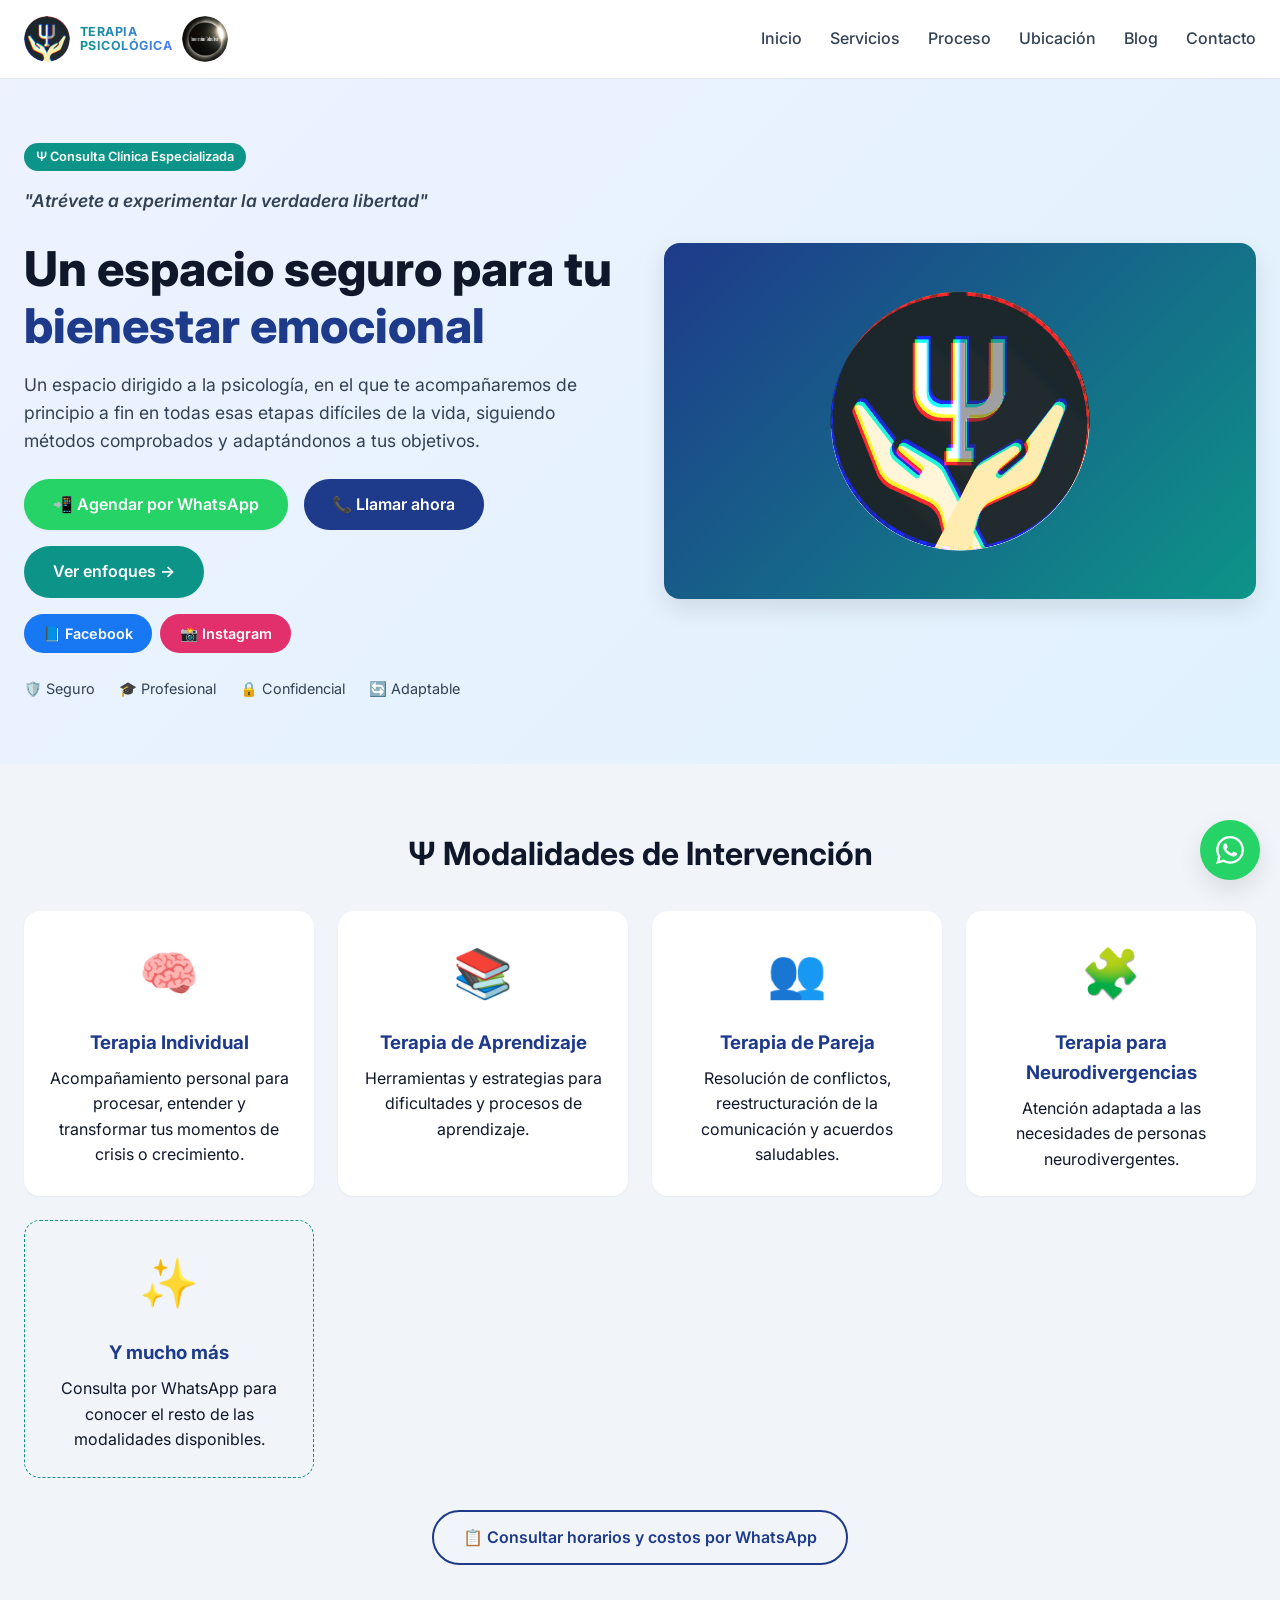
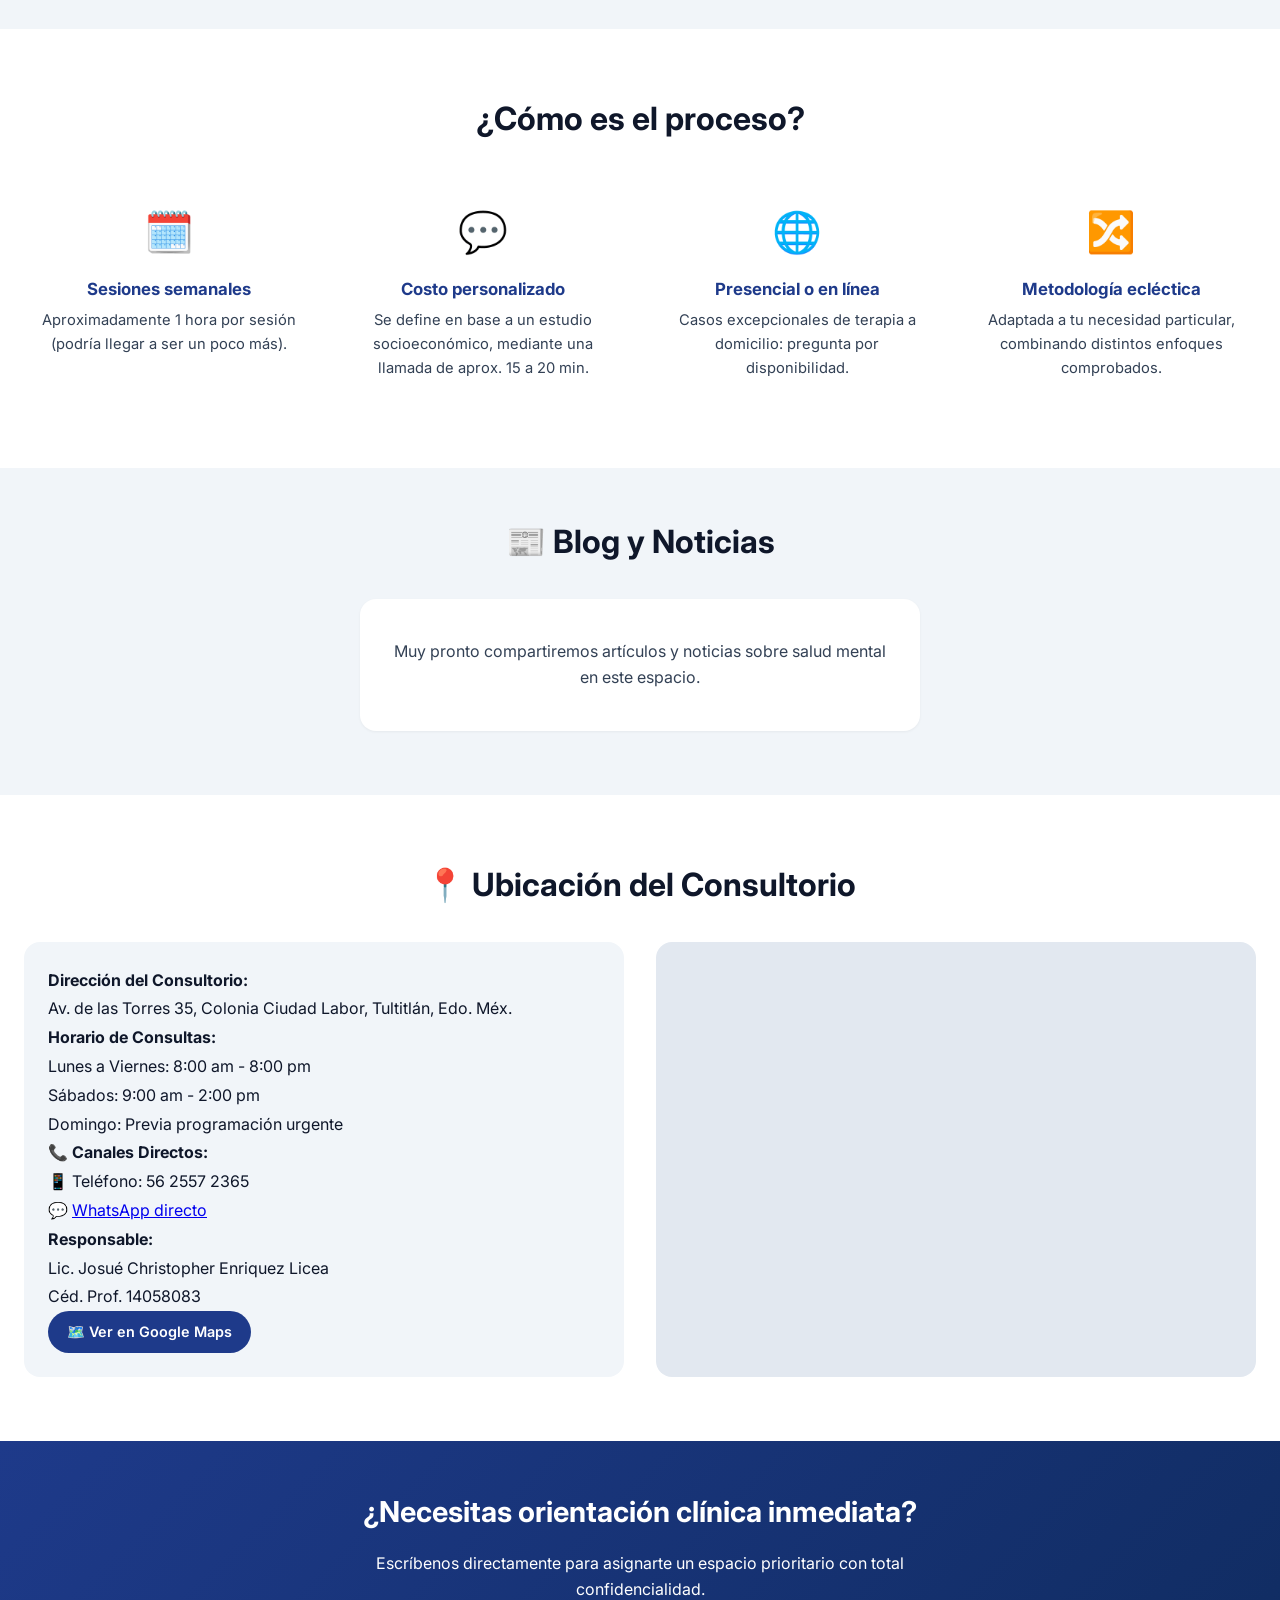
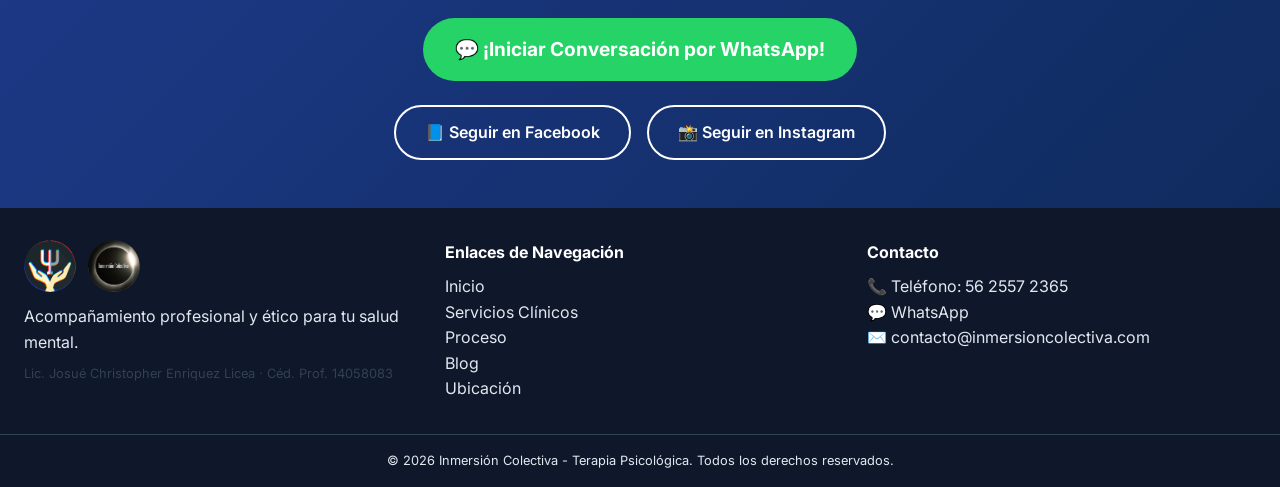
==== index.html @ 9867fafb "Actualiza contenido segun cambios del cliente: slogan, cualidades, modalidades, proceso, blog, ubica" ====
<!DOCTYPE html>
<html lang="es">
<head>
  <meta charset="UTF-8">
  <meta name="viewport" content="width=device-width, initial-scale=1.0, viewport-fit=cover">
  <title>Inmersión Colectiva | Terapia Psicológica</title>
  <link rel="icon" type="image/png" href="assets/img/logo-terapia-psicologica.png">
  <meta name="description" content="Atrévete a experimentar la verdadera libertad. Espacio dirigido a la psicología, con acompañamiento seguro, profesional, confidencial y adaptable a tus objetivos.">
  <meta name="keywords" content="terapia psicologica, psicologo clinico, salud mental, terapia de pareja, terapia individual, Tultitlán">
  <meta name="author" content="Inmersión Colectiva">
  
  <!-- Preconnect para fuentes y Google Maps -->
  <link rel="preconnect" href="https://fonts.googleapis.com">
  <link rel="preconnect" href="https://fonts.gstatic.com" crossorigin>
  <link href="https://fonts.googleapis.com/css2?family=Inter:opsz,wght@14..32,300;14..32,400;14..32,600;14..32,700;14..32,800&display=swap" rel="stylesheet">
  
  <!-- CSS principal -->
  <link rel="stylesheet" href="assets/css/style.css">
</head>
<body>

  <!-- Header fijo con logo y navegación mínima -->
  <header class="landing-header">
    <div class="container header-flex">
      <!-- Logotipo del cliente: icono de manos+Ψ, texto "TERAPIA PSICOLÓGICA" y sello circular "Inmersión Colectiva" -->
      <div class="logo-container">
        <img src="assets/img/logo-terapia-psicologica.png" alt="Inmersión Colectiva" class="logo-icon logo-icon-hands">
        <span class="logo-text-terapia">TERAPIA<br>PSICOLÓGICA</span>
        <img src="assets/img/logo-inmersion-colectiva.png" alt="Inmersión Colectiva" class="logo-icon logo-icon-eclipse">
      </div>
      <nav>
        <a href="#inicio" class="nav-link">Inicio</a>
        <a href="#servicios" class="nav-link">Servicios</a>
        <a href="#proceso" class="nav-link">Proceso</a>
        <a href="#ubicacion" class="nav-link">Ubicación</a>
        <a href="#blog" class="nav-link">Blog</a>
        <a href="#contacto" class="nav-link">Contacto</a>
      </nav>
    </div>
  </header>

  <main>
    <!-- Sección hero -->
    <section id="inicio" class="hero">
      <div class="container hero-grid">
        <div class="hero-text">
          <span class="hero-badge">Ψ Consulta Clínica Especializada</span>
          <p class="hero-slogan">"Atrévete a experimentar la verdadera libertad"</p>
          <h1>Un espacio seguro para tu <span class="highlight">bienestar emocional</span></h1>
          <p>Un espacio dirigido a la psicología, en el que te acompañaremos de principio a fin en todas esas etapas difíciles de la vida, siguiendo métodos comprobados y adaptándonos a tus objetivos.</p>

          <div class="hero-buttons">
            <!-- Botón de WhatsApp Incrustado -->
            <a href="https://wa.me/525625572365?text=Hola,%20quiero%20agendar%20una%20sesión%20psicológica%20inicial." class="btn btn-primary" target="_blank">
              📲 Agendar por WhatsApp
            </a>
            <!-- Botón de Llamada Incrustado -->
            <a href="tel:+525625572365" class="btn btn-secondary" style="background:#1e3a8a;">
              📞 Llamar ahora
            </a>
            <a href="#servicios" class="btn btn-secondary" style="background:#0d9488;">Ver enfoques →</a>
          </div>

          <!-- Redes Sociales Incrustadas en Hero -->
          <div class="social-hero-buttons" style="margin-bottom: 1.5rem; display: flex; gap: 0.5rem; flex-wrap: wrap;">
            <a href="https://www.facebook.com/profile.php?id=100068959985123" class="btn btn-social btn-fb" target="_blank">📘 Facebook</a>
            <a href="https://instagram.com" class="btn btn-social btn-ig" target="_blank">📸 Instagram</a>
          </div>

          <div class="trust-badges">
            <span>🛡️ Seguro</span>
            <span>🎓 Profesional</span>
            <span>🔒 Confidencial</span>
            <span>🔄 Adaptable</span>
          </div>
        </div>
        <div class="hero-image hero-image-placeholder">
          <!-- Sin fotos reales del consultorio todavía: panel de marca en lo que se agregan -->
          <img src="assets/img/logo-terapia-psicologica.png" alt="Inmersión Colectiva Consultorio Seguro" loading="eager">
        </div>
      </div>
    </section>

    <!-- Galería del espacio: desactivada hasta contar con fotos reales del consultorio
         (los archivos assets/img/consultorio-*.jpg referenciados en app.js todavía no existen).
         Para reactivarla, quita este comentario y sube las fotos con esos mismos nombres. -->
    <!--
    <section class="gallery">
      <div class="container">
        <h2 class="section-title">📸 Nuestro Espacio Terapéutico</h2>
        <div class="gallery-grid" id="galleryGrid">
          <!- Se llena dinámicamente con JS ->
        </div>
      </div>
    </section>
    -->

    <!-- Sección de Servicios destacados -->
    <section id="servicios" class="products-showcase">
      <div class="container">
        <h2 class="section-title">Ψ Modalidades de Intervención</h2>
        <div class="products-grid-landing">
          <div class="product-card-landing">
            <div class="product-icon">🧠</div>
            <h3>Terapia Individual</h3>
            <p>Acompañamiento personal para procesar, entender y transformar tus momentos de crisis o crecimiento.</p>
          </div>
          <div class="product-card-landing">
            <div class="product-icon">📚</div>
            <h3>Terapia de Aprendizaje</h3>
            <p>Herramientas y estrategias para dificultades y procesos de aprendizaje.</p>
          </div>
          <div class="product-card-landing">
            <div class="product-icon">👥</div>
            <h3>Terapia de Pareja</h3>
            <p>Resolución de conflictos, reestructuración de la comunicación y acuerdos saludables.</p>
          </div>
          <div class="product-card-landing">
            <div class="product-icon">🧩</div>
            <h3>Terapia para Neurodivergencias</h3>
            <p>Atención adaptada a las necesidades de personas neurodivergentes.</p>
          </div>
          <div class="product-card-landing product-card-mas">
            <div class="product-icon">✨</div>
            <h3>Y mucho más</h3>
            <p>Consulta por WhatsApp para conocer el resto de las modalidades disponibles.</p>
          </div>
        </div>
        <div class="text-center" style="margin-top: 2rem;">
          <!-- Botón Incrustado secundario para WhatsApp -->
          <a href="https://wa.me/525625572365?text=Hola,%20necesito%20información%20sobre%20costos%20y%20horarios%20disponibles." class="btn btn-outline" target="_blank">
            📋 Consultar horarios y costos por WhatsApp
          </a>
        </div>
      </div>
    </section>

    <!-- ¿Cómo es el proceso? -->
    <section id="proceso" class="process-section">
      <div class="container">
        <h2 class="section-title">¿Cómo es el proceso?</h2>
        <div class="process-grid">
          <div class="process-card">
            <div class="process-icon">🗓️</div>
            <h3>Sesiones semanales</h3>
            <p>Aproximadamente 1 hora por sesión (podría llegar a ser un poco más).</p>
          </div>
          <div class="process-card">
            <div class="process-icon">💬</div>
            <h3>Costo personalizado</h3>
            <p>Se define en base a un estudio socioeconómico, mediante una llamada de aprox. 15 a 20 min.</p>
          </div>
          <div class="process-card">
            <div class="process-icon">🌐</div>
            <h3>Presencial o en línea</h3>
            <p>Casos excepcionales de terapia a domicilio: pregunta por disponibilidad.</p>
          </div>
          <div class="process-card">
            <div class="process-icon">🔀</div>
            <h3>Metodología ecléctica</h3>
            <p>Adaptada a tu necesidad particular, combinando distintos enfoques comprobados.</p>
          </div>
        </div>
      </div>
    </section>

    <!-- Blog y Noticias -->
    <section id="blog" class="blog-section">
      <div class="container">
        <h2 class="section-title">📰 Blog y Noticias</h2>
        <div class="blog-placeholder">
          <p>Muy pronto compartiremos artículos y noticias sobre salud mental en este espacio.</p>
        </div>
      </div>
    </section>

    <!-- Ubicación + mapa -->
    <section id="ubicacion" class="location-section">
      <div class="container">
        <h2 class="section-title">📍 Ubicación del Consultorio</h2>
        
        <div class="location-grid">
          <div class="location-info">
            <div class="address-card">
              <p><strong>Dirección del Consultorio:</strong><br>
              Av. de las Torres 35, Colonia Ciudad Labor, Tultitlán, Edo. Méx.</p>
              <p><strong>Horario de Consultas:</strong><br>
              Lunes a Viernes: 8:00 am - 8:00 pm<br>
              Sábados: 9:00 am - 2:00 pm<br>
              Domingo: Previa programación urgente</p>
              <p><strong>📞 Canales Directos:</strong><br>
              📱 Teléfono: 56 2557 2365<br>
              💬 <a href="https://wa.me/525625572365" target="_blank">WhatsApp directo</a></p>
              <p><strong>Responsable:</strong><br>
              Lic. Josué Christopher Enriquez Licea<br>
              Céd. Prof. 14058083</p>
              <a href="https://maps.app.goo.gl/Nt8LB7651RZW3hwRA" class="btn btn-small" target="_blank">🗺️ Ver en Google Maps</a>
            </div>
          </div>

          <div class="location-map">
              <!-- Embed genérico por dirección (sin pb= exacto todavía); reemplazar por el embed oficial del consultorio cuando el cliente lo comparta -->
              <iframe
                  src="https://www.google.com/maps?q=Av.+de+las+Torres+35%2C+Colonia+Ciudad+Labor%2C+Tultitl%C3%A1n%2C+Edo.+M%C3%A9x.&output=embed"
                  width="100%"
                  height="400"
                  style="border:0; border-radius: 1rem;"
                  allowfullscreen=""
                  loading="lazy"
                  referrerpolicy="no-referrer-when-downgrade">
              </iframe>
          </div>
        </div>
      </div>
    </section>

    <!-- Redes Sociales y WhatsApp Final -->
    <section id="contacto" class="contact-cta">
      <div class="container cta-card">
        <h2>¿Necesitas orientación clínica inmediata?</h2>
        <p>Escríbenos directamente para asignarte un espacio prioritario con total confidencialidad.</p>
        
        <!-- Botón WA Largo Incrustado -->
        <a href="https://wa.me/525625572365?text=Hola,%20necesito%20coordinar%20una%20atención%20psicológica%20urgente." class="btn btn-wa-large" target="_blank">
          💬 ¡Iniciar Conversación por WhatsApp!
        </a>

        <!-- Botones Redes Sociales Secundarias -->
        <div class="social-footer-buttons" style="margin-top: 1.5rem; display: flex; justify-content: center; gap: 1rem;">
          <a href="https://www.facebook.com/profile.php?id=100068959985123" class="btn btn-outline" style="color: white; border-color: white;" target="_blank">📘 Seguir en Facebook</a>
          <a href="https://instagram.com" class="btn btn-outline" style="color: white; border-color: white;" target="_blank">📸 Seguir en Instagram</a>
        </div>
      </div>
    </section>
  </main>

  <footer class="landing-footer">
    <div class="container footer-grid">
      <div>
        <div class="footer-logo-lockup">
          <img src="assets/img/logo-terapia-psicologica.png" alt="Terapia Psicológica" class="logo-icon logo-icon-hands">
          <img src="assets/img/logo-inmersion-colectiva.png" alt="Inmersión Colectiva" class="logo-icon logo-icon-eclipse">
        </div>
        <p>Acompañamiento profesional y ético para tu salud mental.</p>
        <p class="footer-credential">Lic. Josué Christopher Enriquez Licea &middot; Céd. Prof. 14058083</p>
      </div>
      <div>
        <h4>Enlaces de Navegación</h4>
        <ul>
          <li><a href="#inicio">Inicio</a></li>
          <li><a href="#servicios">Servicios Clínicos</a></li>
          <li><a href="#proceso">Proceso</a></li>
          <li><a href="#blog">Blog</a></li>
          <li><a href="#ubicacion">Ubicación</a></li>
        </ul>
      </div>
      <div>
        <h4>Contacto</h4>
        <p>📞 Teléfono: 56 2557 2365<br>💬 <a href="https://wa.me/525625572365" target="_blank">WhatsApp</a><br>✉️ contacto@inmersioncolectiva.com</p>
      </div>
    </div>
    <div class="footer-bottom">
      <p>© 2026 Inmersión Colectiva - Terapia Psicológica. Todos los derechos reservados.</p>
    </div>
  </footer>

  <!-- Botón Flotante de WhatsApp -->
  <a href="https://wa.me/525625572365?text=Hola,%20vi%20la%20página%20de%20Inmersión%20Colectiva%20y%20me%20gustaría%20solicitar%20información." class="whatsapp-float" target="_blank" aria-label="WhatsApp">
    <svg viewBox="0 0 24 24" width="28" height="28" fill="white"><path d="M17.472 14.382c-.297-.149-1.758-.867-2.03-.967-.273-.099-.471-.148-.67.15-.197.297-.767.966-.94 1.164-.173.199-.347.223-.644.075-.297-.15-1.255-.463-2.39-1.475-.883-.788-1.48-1.761-1.653-2.059-.173-.297-.018-.458.13-.606.134-.133.298-.347.446-.52.149-.174.198-.298.298-.497.099-.198.05-.371-.025-.52-.075-.149-.669-1.612-.916-2.207-.242-.579-.487-.5-.669-.51-.173-.008-.371-.01-.57-.01-.198 0-.52.074-.792.372-.272.297-1.04 1.016-1.04 2.479 0 1.462 1.065 2.875 1.213 3.074.149.198 2.096 3.2 5.077 4.487.709.306 1.262.489 1.694.625.712.227 1.36.195 1.871.118.571-.085 1.758-.719 2.006-1.413.248-.694.248-1.289.173-1.413-.074-.124-.272-.198-.57-.347m-5.421 7.403h-.004a9.87 9.87 0 01-5.031-1.378l-.361-.214-3.741.982.998-3.648-.235-.374a9.86 9.86 0 01-1.51-5.26c.001-5.45 4.436-9.884 9.888-9.884 2.64 0 5.122 1.03 6.988 2.898a9.825 9.825 0 012.893 6.994c-.003 5.45-4.437 9.884-9.885 9.884m8.413-18.297A11.815 11.815 0 0012.05 0C5.495 0 .16 5.335.157 11.892c0 2.096.547 4.142 1.588 5.945L.057 24l6.305-1.654a11.882 11.882 0 005.683 1.448h.005c6.554 0 11.89-5.335 11.893-11.893a11.821 11.821 0 00-3.48-8.413z"/></svg>
  </a>
  
  <!-- Lightbox para la galería -->
  <div id="lightbox" class="lightbox" onclick="closeLightbox()">
    <span class="close-lightbox" onclick="closeLightbox()">&times;</span>
    <span class="prev" onclick="event.stopPropagation(); changeImage(-1)">&#10094;</span>
    <span class="next" onclick="event.stopPropagation(); changeImage(1)">&#10095;</span>
    <img id="lightbox-img" src="" alt="Galería Espacio Clínico">
    <div class="counter" id="lightbox-counter"></div>
  </div>

  <script src="assets/js/app.js" defer></script>
</body>
</html>
---- assets/css/style.css ----
/* ============================================
   INMERSIÓN COLECTIVA - CONFIGURACIÓN ADAPTADA
   ============================================ */
:root {
  --primary: #1e3a8a;       /* Azul Clínico / Estabilidad */
  --primary-dark: #0f2b5e;  
  --secondary: #0d9488;     /* Turquesa / Sanación y Enfoque */
  --accent: #f59e0b;
  --gray-50: #f8fafc;
  --gray-100: #f1f5f9;
  --gray-200: #e2e8f0;
  --gray-700: #334155;
  --gray-900: #0f172a;
  --white: #ffffff;
  --shadow-sm: 0 1px 3px rgba(0,0,0,0.05);
  --shadow-md: 0 4px 12px rgba(0,0,0,0.08);
  --shadow-lg: 0 10px 25px rgba(0,0,0,0.1);
  --radius: 1rem;
}

* {
  margin: 0;
  padding: 0;
  box-sizing: border-box;
}

html {
  scroll-behavior: smooth;
}

body {
  font-family: 'Inter', sans-serif;
  background: var(--gray-50);
  color: var(--gray-900);
  line-height: 1.6;
}

.container {
  max-width: 1280px;
  margin: 0 auto;
  padding: 0 24px;
}

/* Header */
.landing-header {
  position: sticky;
  top: 0;
  background: rgba(255,255,255,0.95);
  backdrop-filter: blur(12px);
  z-index: 100;
  border-bottom: 1px solid var(--gray-200);
  padding: 1rem 0;
}

.header-flex {
  display: flex;
  justify-content: space-between;
  align-items: center;
  flex-wrap: wrap;
  gap: 1rem;
}

/* Logotipo del cliente: icono de manos+Ψ + texto + sello circular del eclipse */
.logo-container {
  display: flex;
  align-items: center;
  gap: 0.6rem;
}

.logo-icon {
  border-radius: 50%;
  object-fit: cover;
  flex-shrink: 0;
}

.logo-icon-hands,
.logo-icon-eclipse {
  width: 46px;
  height: 46px;
}

.logo-text-terapia {
  font-weight: 700;
  font-size: 0.78rem;
  line-height: 1.15;
  letter-spacing: 0.5px;
  background: linear-gradient(90deg, #0d9488, #4f7cff);
  -webkit-background-clip: text;
  background-clip: text;
  color: transparent;
  white-space: nowrap;
}

.nav-link {
  margin-left: 1.5rem;
  text-decoration: none;
  color: var(--gray-700);
  font-weight: 500;
  transition: color 0.2s;
}

.nav-link:hover {
  color: var(--secondary);
}

/* Hero */
.hero {
  padding: 4rem 0;
  background: linear-gradient(135deg, #eef2ff 0%, #e0f2fe 100%);
}

.hero-grid {
  display: grid;
  grid-template-columns: 1fr 1fr;
  gap: 3rem;
  align-items: center;
}

.hero-badge {
  display: inline-block;
  background: var(--secondary);
  color: white;
  padding: 0.25rem 0.75rem;
  border-radius: 99px;
  font-size: 0.8rem;
  font-weight: 600;
  margin-bottom: 1rem;
}

.hero-slogan {
  font-size: 1.15rem;
  font-style: italic;
  font-weight: 600;
  color: var(--secondary);
  margin-bottom: 0.75rem;
}

.hero-text h1 {
  font-size: 3rem;
  font-weight: 800;
  margin-bottom: 1rem;
  line-height: 1.2;
}

.highlight {
  color: var(--primary);
}

.hero-text p {
  font-size: 1.1rem;
  color: var(--gray-700);
  margin-bottom: 1.5rem;
}

.hero-buttons {
  display: flex;
  gap: 1rem;
  flex-wrap: wrap;
  margin-bottom: 1rem;
}

/* Estilos de botones estándar */
.btn {
  display: inline-block;
  padding: 0.8rem 1.8rem;
  border-radius: 99px;
  text-decoration: none;
  font-weight: 600;
  transition: all 0.2s;
  border: none;
}

.btn-primary {
  background: #25D366; /* Verde Oficial WhatsApp */
  color: white;
  box-shadow: var(--shadow-sm);
}

.btn-primary:hover {
  background: #128C7E;
  transform: translateY(-2px);
}

.btn-secondary {
  background: var(--primary);
  color: white;
}

.btn-secondary:hover {
  background: var(--primary-dark);
  transform: translateY(-2px);
}

.btn-outline {
  border: 2px solid var(--primary);
  color: var(--primary);
  background: transparent;
}

.btn-outline:hover {
  background: var(--primary);
  color: white;
}

.btn-small {
  padding: 0.5rem 1.2rem;
  font-size: 0.9rem;
  background: var(--primary);
  color: white;
  border-radius: 99px;
  text-decoration: none;
  display: inline-block;
}

/* Estilos para Botones Redes Sociales */
.btn-social {
  padding: 0.5rem 1.2rem;
  font-size: 0.9rem;
  color: white;
  border-radius: 99px;
}
.btn-fb { background: #1877F2; }
.btn-fb:hover { background: #145DBF; transform: translateY(-1px); }
.btn-ig { background: #E1306C; }
.btn-ig:hover { background: #B82354; transform: translateY(-1px); }

.trust-badges {
  display: flex;
  gap: 1.5rem;
  flex-wrap: wrap;
  font-size: 0.9rem;
  color: var(--gray-700);
}

.hero-image img {
  width: 100%;
  border-radius: var(--radius);
  box-shadow: var(--shadow-lg);
  height: auto;
}

/* Panel de marca temporal mientras no hay fotos reales del consultorio */
.hero-image-placeholder {
  display: flex;
  align-items: center;
  justify-content: center;
  background: linear-gradient(135deg, var(--primary), var(--secondary));
  border-radius: var(--radius);
  box-shadow: var(--shadow-lg);
  padding: 3rem;
}

.hero-image-placeholder img {
  width: 55%;
  max-width: 260px;
  border-radius: 50%;
  box-shadow: none;
}

/* Galería */
.gallery {
  padding: 4rem 0;
  background: var(--white);
}

.section-title {
  font-size: 2rem;
  font-weight: 700;
  margin-bottom: 2rem;
  text-align: center;
}

.gallery-grid {
  display: grid;
  grid-template-columns: repeat(auto-fit, minmax(200px, 1fr));
  gap: 1rem;
}

.gallery-grid img {
  width: 100%;
  height: 180px;
  object-fit: cover;
  border-radius: 0.75rem;
  transition: transform 0.2s;
  cursor: pointer;
}

.gallery-grid img:hover {
  transform: scale(1.02);
}

/* Servicios / Showcase */
.products-showcase {
  padding: 4rem 0;
  background: var(--gray-100);
}

.products-grid-landing {
  display: grid;
  grid-template-columns: repeat(auto-fit, minmax(280px, 1fr));
  gap: 1.5rem;
}

.product-card-landing {
  background: var(--white);
  padding: 1.5rem;
  border-radius: var(--radius);
  text-align: center;
  box-shadow: var(--shadow-sm);
  transition: transform 0.2s, box-shadow 0.2s;
}

.product-card-landing:hover {
  transform: translateY(-4px);
  box-shadow: var(--shadow-lg);
}

.product-icon {
  font-size: 3rem;
  margin-bottom: 1rem;
}

.product-card-landing h3 {
  margin-bottom: 0.5rem;
  color: var(--primary);
}

.product-card-mas {
  background: var(--gray-100);
  border: 1.5px dashed var(--secondary);
  box-shadow: none;
}

/* ¿Cómo es el proceso? */
.process-section {
  padding: 4rem 0;
  background: var(--white);
}

.process-grid {
  display: grid;
  grid-template-columns: repeat(auto-fit, minmax(220px, 1fr));
  gap: 1.5rem;
}

.process-card {
  text-align: center;
  padding: 1.5rem 1rem;
}

.process-icon {
  font-size: 2.5rem;
  margin-bottom: 0.75rem;
}

.process-card h3 {
  color: var(--primary);
  margin-bottom: 0.4rem;
  font-size: 1.05rem;
}

.process-card p {
  color: var(--gray-700);
  font-size: 0.92rem;
}

/* Blog y Noticias */
.blog-section {
  padding: 3rem 0 4rem;
  background: var(--gray-100);
}

.blog-placeholder {
  text-align: center;
  background: var(--white);
  border-radius: var(--radius);
  padding: 2.5rem 1.5rem;
  box-shadow: var(--shadow-sm);
  color: var(--gray-700);
  max-width: 560px;
  margin: 0 auto;
}

/* Ubicación */
.location-section {
  padding: 4rem 0;
  background: var(--white);
}

.location-grid {
  display: grid;
  grid-template-columns: 1fr 1fr;
  gap: 2rem;
  align-items: stretch;
}

.address-card {
  background: var(--gray-100);
  padding: 1.5rem;
  border-radius: var(--radius);
  line-height: 1.8;
  height: 100%;
  display: flex;
  flex-direction: column;
}

.address-card .btn-small {
  margin-top: auto;
  align-self: flex-start;
}

.location-map {
  background: var(--gray-200);
  border-radius: var(--radius);
  overflow: hidden;
  min-height: 400px;
  height: 100%;
}

.location-map iframe {
  display: block;
  width: 100%;
  height: 100%;
  min-height: 400px;
}

/* Contacto CTA */
.contact-cta {
  padding: 3rem 1rem;
  background: linear-gradient(135deg, var(--primary), var(--primary-dark));
  color: white;
  text-align: center;
}

.cta-card {
  max-width: 700px;
  margin: 0 auto;
}

.cta-card h2 {
  font-size: 1.8rem;
  margin-bottom: 1rem;
}

.btn-wa-large {
  display: inline-block;
  background: #25D366;
  color: white;
  padding: 1rem 2rem;
  border-radius: 99px;
  text-decoration: none;
  font-weight: bold;
  font-size: 1.2rem;
  margin-top: 1rem;
  transition: transform 0.2s;
}

.btn-wa-large:hover {
  transform: scale(1.02);
}

/* Footer */
.landing-footer {
  background: var(--gray-900);
  color: var(--gray-200);
  padding: 2rem 0 1rem;
}

.footer-logo-lockup {
  display: flex;
  align-items: center;
  gap: 0.75rem;
  margin-bottom: 0.75rem;
}

.footer-logo-lockup .logo-icon {
  width: 52px;
  height: 52px;
}

.footer-credential {
  font-size: 0.8rem;
  color: var(--gray-700);
  margin-top: 0.5rem;
}

.footer-grid {
  display: grid;
  grid-template-columns: repeat(auto-fit, minmax(200px, 1fr));
  gap: 2rem;
  margin-bottom: 2rem;
}

.footer-grid h4 {
  color: var(--white);
  margin-bottom: 0.5rem;
}

.footer-grid ul {
  list-style: none;
}

.footer-grid a {
  color: var(--gray-200);
  text-decoration: none;
}

.footer-grid a:hover {
  color: var(--secondary);
}

.footer-bottom {
  text-align: center;
  padding-top: 1rem;
  border-top: 1px solid var(--gray-700);
  font-size: 0.8rem;
}

/* WhatsApp Flotante */
.whatsapp-float {
  position: fixed;
  bottom: 20px;
  right: 20px;
  background: #25D366;
  width: 60px;
  height: 60px;
  border-radius: 50%;
  display: flex;
  align-items: center;
  justify-content: center;
  box-shadow: var(--shadow-lg);
  transition: transform 0.2s;
  z-index: 1000;
}

.whatsapp-float:hover {
  transform: scale(1.05);
}

.text-center {
  text-align: center;
}

.location-info, .location-map {
  min-width: 0;
}

/* Responsive */
@media (max-width: 768px) {
  .hero-grid, .location-grid {
    grid-template-columns: 1fr;
  }
  .hero-text h1 {
    font-size: 2rem;
  }
  .header-flex {
    flex-direction: column;
  }
  .nav-link {
    margin: 0 0.75rem;
  }
  .hero {
    padding: 2rem 0;
  }
  .section-title {
    font-size: 1.5rem;
  }
  .gallery-grid {
    grid-template-columns: repeat(auto-fit, minmax(150px, 1fr));
  }
  .location-map iframe {
    min-height: 300px;
  }
  .location-info {
    order: 2;
  }
  .location-map {
    order: 1;
    margin-bottom: 1rem;
  }  
}

/* ============================================
   LIGHTBOX 
   ============================================ */
.lightbox {
  display: none;
  position: fixed;
  top: 0;
  left: 0;
  width: 100%;
  height: 100%;
  background: rgba(0,0,0,0.9);
  z-index: 2000;
  justify-content: center;
  align-items: center;
  cursor: pointer;
}
.lightbox img {
  max-width: 90%;
  max-height: 90%;
  border-radius: 0.5rem;
  box-shadow: 0 0 30px rgba(0,0,0,0.5);
}
.lightbox .close-lightbox {
  position: absolute;
  top: 20px;
  right: 30px;
  color: white;
  font-size: 40px;
  font-weight: bold;
  cursor: pointer;
}
.lightbox .prev, .lightbox .next {
  position: absolute;
  top: 50%;
  transform: translateY(-50%);
  background: rgba(0,0,0,0.5);
  color: white;
  padding: 1rem;
  cursor: pointer;
  border-radius: 50%;
  user-select: none;
}
.lightbox .prev { left: 20px; }
.lightbox .next { right: 20px; }
.lightbox .counter {
  position: absolute;
  bottom: 20px;
  left: 0;
  right: 0;
  text-align: center;
  color: white;
  background: rgba(0,0,0,0.6);
  width: fit-content;
  margin: 0 auto;
  padding: 5px 12px;
  border-radius: 20px;
  font-size: 14px;
}
@media (max-width: 700px) {
  .lightbox .prev, .lightbox .next { padding: 0.5rem; font-size: 20px; }
  .lightbox .close-lightbox { top: 10px; right: 15px; font-size: 30px; }
}
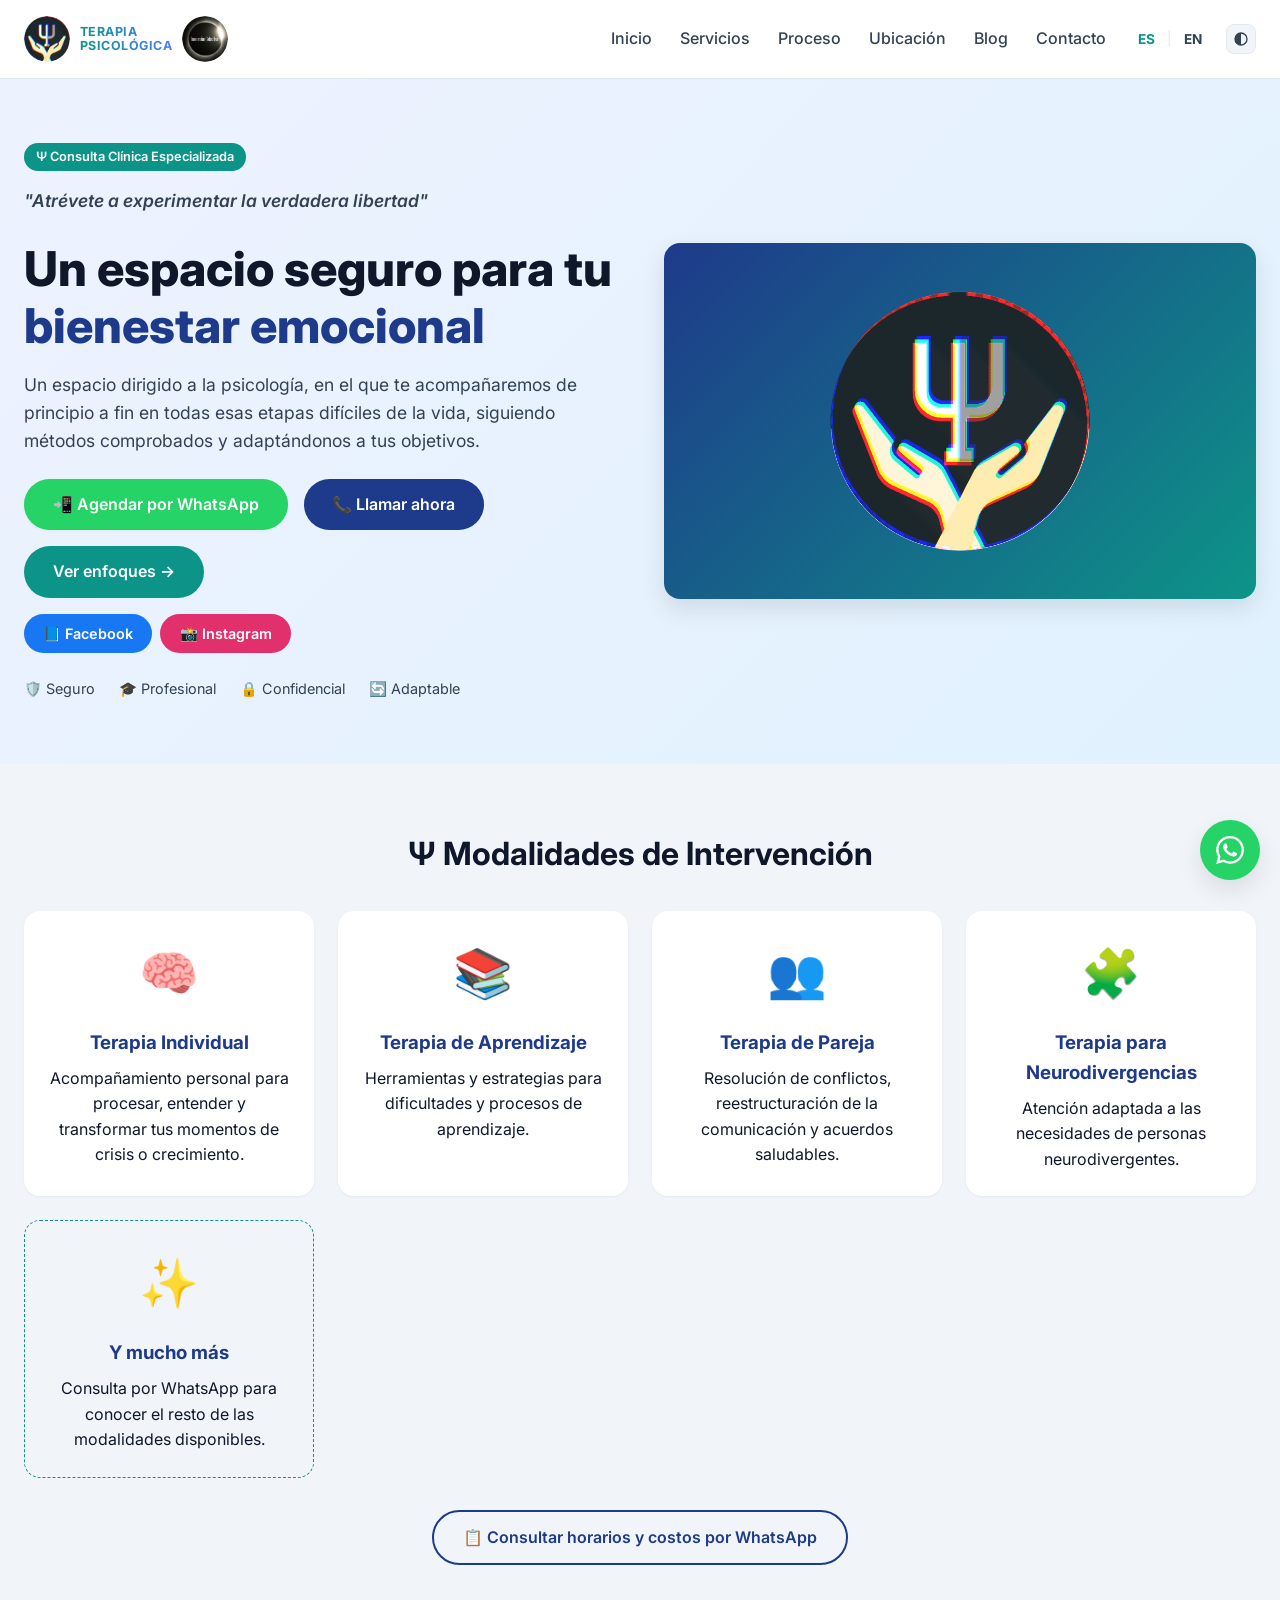
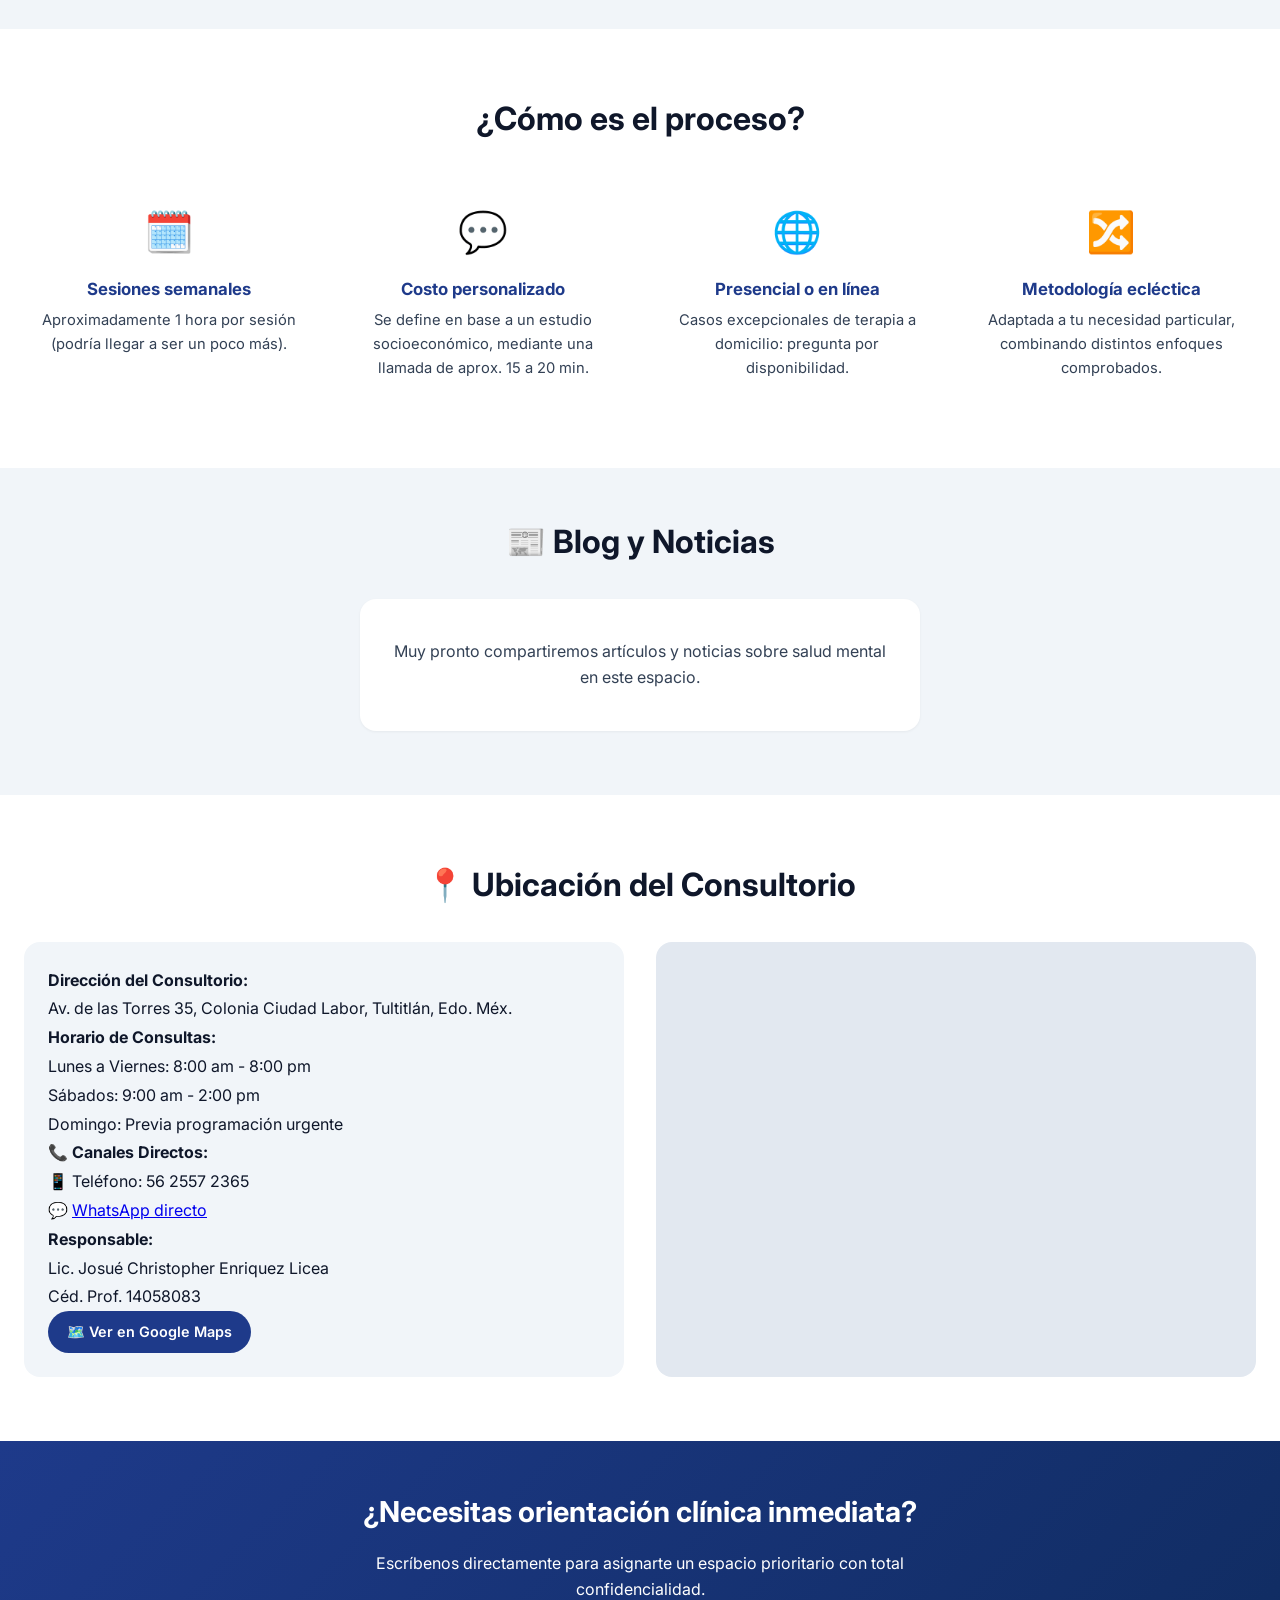
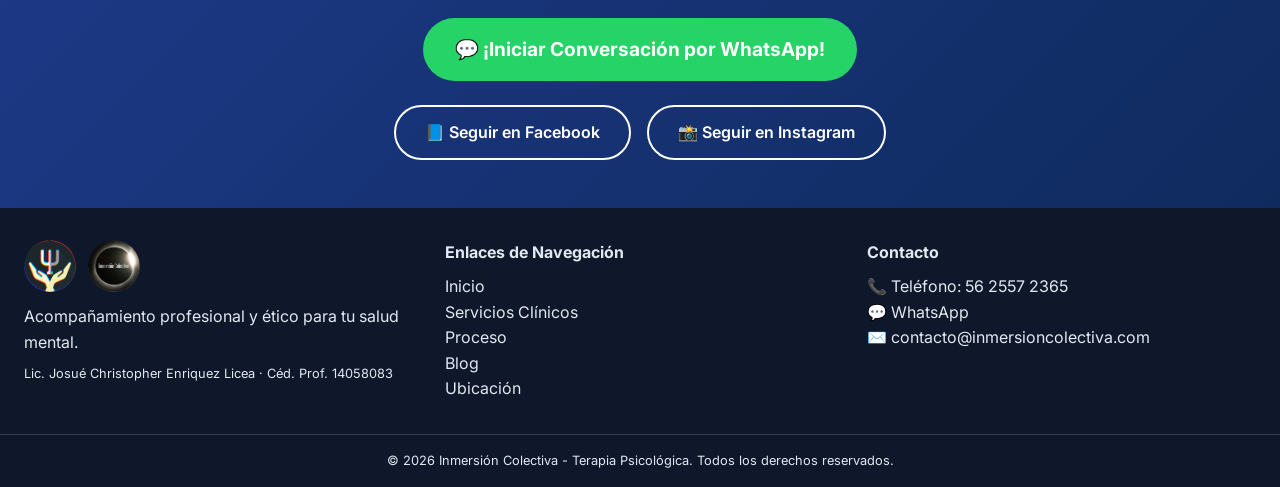
==== commit c8a0342a: "Selector de tema claro/oscuro/automatico e idioma ES/EN" ====
--- a/index.html
+++ b/index.html
@@ -3,17 +3,40 @@
 <head>
   <meta charset="UTF-8">
   <meta name="viewport" content="width=device-width, initial-scale=1.0, viewport-fit=cover">
-  <title>Inmersión Colectiva | Terapia Psicológica</title>
-  <link rel="icon" type="image/png" href="assets/img/logo-terapia-psicologica.png">
-  <meta name="description" content="Atrévete a experimentar la verdadera libertad. Espacio dirigido a la psicología, con acompañamiento seguro, profesional, confidencial y adaptable a tus objetivos.">
+
+  <!-- Aplica el tema guardado (o el del sistema, en modo automático) antes de
+       pintar la página, para evitar un parpadeo claro↔oscuro al cargar. -->
+  <script>
+  (function () {
+      try {
+          var KEY = "ic_theme";
+          var ORDER = ["light", "dark", "auto"];
+          var stored = localStorage.getItem(KEY);
+          var pref = ORDER.indexOf(stored) !== -1 ? stored : "auto";
+          var effective = pref === "auto"
+              ? (window.matchMedia && window.matchMedia("(prefers-color-scheme: light)").matches ? "light" : "dark")
+              : pref;
+          document.documentElement.setAttribute("data-theme", effective);
+          document.documentElement.setAttribute("data-theme-pref", pref);
+      } catch (e) { /* almacenamiento no disponible: se queda con el claro por defecto */ }
+  })();
+  </script>
+
+  <title data-section="meta" data-value="title">Inmersión Colectiva | Terapia Psicológica</title>
+  <link rel="icon" href="/favicon.ico" sizes="any">
+  <link rel="icon" type="image/png" sizes="16x16" href="assets/img/favicon-16x16.png">
+  <link rel="icon" type="image/png" sizes="32x32" href="assets/img/favicon-32x32.png">
+  <link rel="icon" type="image/png" sizes="48x48" href="assets/img/favicon-48x48.png">
+  <link rel="apple-touch-icon" sizes="180x180" href="assets/img/apple-touch-icon.png">
+  <meta name="description" data-section="meta" data-value="description" content="Atrévete a experimentar la verdadera libertad. Espacio dirigido a la psicología, con acompañamiento seguro, profesional, confidencial y adaptable a tus objetivos.">
   <meta name="keywords" content="terapia psicologica, psicologo clinico, salud mental, terapia de pareja, terapia individual, Tultitlán">
   <meta name="author" content="Inmersión Colectiva">
-  
+
   <!-- Preconnect para fuentes y Google Maps -->
   <link rel="preconnect" href="https://fonts.googleapis.com">
   <link rel="preconnect" href="https://fonts.gstatic.com" crossorigin>
   <link href="https://fonts.googleapis.com/css2?family=Inter:opsz,wght@14..32,300;14..32,400;14..32,600;14..32,700;14..32,800&display=swap" rel="stylesheet">
-  
+
   <!-- CSS principal -->
   <link rel="stylesheet" href="assets/css/style.css">
 </head>
@@ -25,16 +48,28 @@
       <!-- Logotipo del cliente: icono de manos+Ψ, texto "TERAPIA PSICOLÓGICA" y sello circular "Inmersión Colectiva" -->
       <div class="logo-container">
         <img src="assets/img/logo-terapia-psicologica.png" alt="Inmersión Colectiva" class="logo-icon logo-icon-hands">
-        <span class="logo-text-terapia">TERAPIA<br>PSICOLÓGICA</span>
+        <span class="logo-text-terapia" data-section="header" data-value="logoText">TERAPIA<br>PSICOLÓGICA</span>
         <img src="assets/img/logo-inmersion-colectiva.png" alt="Inmersión Colectiva" class="logo-icon logo-icon-eclipse">
       </div>
       <nav>
-        <a href="#inicio" class="nav-link">Inicio</a>
-        <a href="#servicios" class="nav-link">Servicios</a>
-        <a href="#proceso" class="nav-link">Proceso</a>
-        <a href="#ubicacion" class="nav-link">Ubicación</a>
-        <a href="#blog" class="nav-link">Blog</a>
-        <a href="#contacto" class="nav-link">Contacto</a>
+        <a href="#inicio" class="nav-link" data-section="nav" data-value="inicio">Inicio</a>
+        <a href="#servicios" class="nav-link" data-section="nav" data-value="servicios">Servicios</a>
+        <a href="#proceso" class="nav-link" data-section="nav" data-value="proceso">Proceso</a>
+        <a href="#ubicacion" class="nav-link" data-section="nav" data-value="ubicacion">Ubicación</a>
+        <a href="#blog" class="nav-link" data-section="nav" data-value="blog">Blog</a>
+        <a href="#contacto" class="nav-link" data-section="nav" data-value="contacto">Contacto</a>
+        <span class="lang-selector" role="group" aria-label="Cambiar idioma">
+          <button type="button" class="lang-btn is-active" data-lang="es" aria-pressed="true">ES</button>
+          <span class="lang-divider" aria-hidden="true">|</span>
+          <button type="button" class="lang-btn" data-lang="en" aria-pressed="false">EN</button>
+        </span>
+        <span class="theme-selector">
+          <button type="button" class="theme-toggle" data-theme-state="auto" aria-label="Cambiar tema">
+            <svg class="icon-light" viewBox="0 0 24 24" fill="none" stroke="currentColor" stroke-width="2" stroke-linecap="round" stroke-linejoin="round" aria-hidden="true"><circle cx="12" cy="12" r="4"></circle><line x1="12" y1="2" x2="12" y2="4"></line><line x1="12" y1="20" x2="12" y2="22"></line><line x1="4.22" y1="4.22" x2="5.64" y2="5.64"></line><line x1="18.36" y1="18.36" x2="19.78" y2="19.78"></line><line x1="2" y1="12" x2="4" y2="12"></line><line x1="20" y1="12" x2="22" y2="12"></line><line x1="4.22" y1="19.78" x2="5.64" y2="18.36"></line><line x1="18.36" y1="5.64" x2="19.78" y2="4.22"></line></svg>
+            <svg class="icon-dark" viewBox="0 0 24 24" fill="currentColor" aria-hidden="true"><path d="M21 12.79A9 9 0 1 1 11.21 3 7 7 0 0 0 21 12.79z"></path></svg>
+            <svg class="icon-auto" viewBox="0 0 24 24" fill="none" stroke="currentColor" stroke-width="2" stroke-linecap="round" stroke-linejoin="round" aria-hidden="true"><circle cx="12" cy="12" r="9"></circle><path d="M12 3a9 9 0 0 0 0 18z" fill="currentColor" stroke="none"></path></svg>
+          </button>
+        </span>
       </nav>
     </div>
   </header>
@@ -44,21 +79,21 @@
     <section id="inicio" class="hero">
       <div class="container hero-grid">
         <div class="hero-text">
-          <span class="hero-badge">Ψ Consulta Clínica Especializada</span>
-          <p class="hero-slogan">"Atrévete a experimentar la verdadera libertad"</p>
-          <h1>Un espacio seguro para tu <span class="highlight">bienestar emocional</span></h1>
-          <p>Un espacio dirigido a la psicología, en el que te acompañaremos de principio a fin en todas esas etapas difíciles de la vida, siguiendo métodos comprobados y adaptándonos a tus objetivos.</p>
+          <span class="hero-badge" data-section="hero" data-value="badge">Ψ Consulta Clínica Especializada</span>
+          <p class="hero-slogan" data-section="hero" data-value="slogan">"Atrévete a experimentar la verdadera libertad"</p>
+          <h1 data-section="hero" data-value="title">Un espacio seguro para tu <span class="highlight">bienestar emocional</span></h1>
+          <p data-section="hero" data-value="desc">Un espacio dirigido a la psicología, en el que te acompañaremos de principio a fin en todas esas etapas difíciles de la vida, siguiendo métodos comprobados y adaptándonos a tus objetivos.</p>
 
           <div class="hero-buttons">
             <!-- Botón de WhatsApp Incrustado -->
             <a href="https://wa.me/525625572365?text=Hola,%20quiero%20agendar%20una%20sesión%20psicológica%20inicial." class="btn btn-primary" target="_blank">
-              📲 Agendar por WhatsApp
+              <span data-section="hero" data-value="btnAgendar">📲 Agendar por WhatsApp</span>
             </a>
             <!-- Botón de Llamada Incrustado -->
             <a href="tel:+525625572365" class="btn btn-secondary" style="background:#1e3a8a;">
-              📞 Llamar ahora
+              <span data-section="hero" data-value="btnLlamar">📞 Llamar ahora</span>
             </a>
-            <a href="#servicios" class="btn btn-secondary" style="background:#0d9488;">Ver enfoques →</a>
+            <a href="#servicios" class="btn btn-secondary" style="background:#0d9488;" data-section="hero" data-value="btnEnfoques">Ver enfoques →</a>
           </div>
 
           <!-- Redes Sociales Incrustadas en Hero -->
@@ -68,10 +103,10 @@
           </div>
 
           <div class="trust-badges">
-            <span>🛡️ Seguro</span>
-            <span>🎓 Profesional</span>
-            <span>🔒 Confidencial</span>
-            <span>🔄 Adaptable</span>
+            <span data-section="hero" data-value="trust1">🛡️ Seguro</span>
+            <span data-section="hero" data-value="trust2">🎓 Profesional</span>
+            <span data-section="hero" data-value="trust3">🔒 Confidencial</span>
+            <span data-section="hero" data-value="trust4">🔄 Adaptable</span>
           </div>
         </div>
         <div class="hero-image hero-image-placeholder">
@@ -98,38 +133,38 @@
     <!-- Sección de Servicios destacados -->
     <section id="servicios" class="products-showcase">
       <div class="container">
-        <h2 class="section-title">Ψ Modalidades de Intervención</h2>
+        <h2 class="section-title" data-section="services" data-value="title">Ψ Modalidades de Intervención</h2>
         <div class="products-grid-landing">
           <div class="product-card-landing">
             <div class="product-icon">🧠</div>
-            <h3>Terapia Individual</h3>
-            <p>Acompañamiento personal para procesar, entender y transformar tus momentos de crisis o crecimiento.</p>
+            <h3 data-section="services" data-value="s1Title">Terapia Individual</h3>
+            <p data-section="services" data-value="s1Desc">Acompañamiento personal para procesar, entender y transformar tus momentos de crisis o crecimiento.</p>
           </div>
           <div class="product-card-landing">
             <div class="product-icon">📚</div>
-            <h3>Terapia de Aprendizaje</h3>
-            <p>Herramientas y estrategias para dificultades y procesos de aprendizaje.</p>
+            <h3 data-section="services" data-value="s2Title">Terapia de Aprendizaje</h3>
+            <p data-section="services" data-value="s2Desc">Herramientas y estrategias para dificultades y procesos de aprendizaje.</p>
           </div>
           <div class="product-card-landing">
             <div class="product-icon">👥</div>
-            <h3>Terapia de Pareja</h3>
-            <p>Resolución de conflictos, reestructuración de la comunicación y acuerdos saludables.</p>
+            <h3 data-section="services" data-value="s3Title">Terapia de Pareja</h3>
+            <p data-section="services" data-value="s3Desc">Resolución de conflictos, reestructuración de la comunicación y acuerdos saludables.</p>
           </div>
           <div class="product-card-landing">
             <div class="product-icon">🧩</div>
-            <h3>Terapia para Neurodivergencias</h3>
-            <p>Atención adaptada a las necesidades de personas neurodivergentes.</p>
+            <h3 data-section="services" data-value="s4Title">Terapia para Neurodivergencias</h3>
+            <p data-section="services" data-value="s4Desc">Atención adaptada a las necesidades de personas neurodivergentes.</p>
           </div>
           <div class="product-card-landing product-card-mas">
             <div class="product-icon">✨</div>
-            <h3>Y mucho más</h3>
-            <p>Consulta por WhatsApp para conocer el resto de las modalidades disponibles.</p>
+            <h3 data-section="services" data-value="s5Title">Y mucho más</h3>
+            <p data-section="services" data-value="s5Desc">Consulta por WhatsApp para conocer el resto de las modalidades disponibles.</p>
           </div>
         </div>
         <div class="text-center" style="margin-top: 2rem;">
           <!-- Botón Incrustado secundario para WhatsApp -->
           <a href="https://wa.me/525625572365?text=Hola,%20necesito%20información%20sobre%20costos%20y%20horarios%20disponibles." class="btn btn-outline" target="_blank">
-            📋 Consultar horarios y costos por WhatsApp
+            <span data-section="services" data-value="btnConsultar">📋 Consultar horarios y costos por WhatsApp</span>
           </a>
         </div>
       </div>
@@ -138,27 +173,27 @@
     <!-- ¿Cómo es el proceso? -->
     <section id="proceso" class="process-section">
       <div class="container">
-        <h2 class="section-title">¿Cómo es el proceso?</h2>
+        <h2 class="section-title" data-section="process" data-value="title">¿Cómo es el proceso?</h2>
         <div class="process-grid">
           <div class="process-card">
             <div class="process-icon">🗓️</div>
-            <h3>Sesiones semanales</h3>
-            <p>Aproximadamente 1 hora por sesión (podría llegar a ser un poco más).</p>
+            <h3 data-section="process" data-value="p1Title">Sesiones semanales</h3>
+            <p data-section="process" data-value="p1Desc">Aproximadamente 1 hora por sesión (podría llegar a ser un poco más).</p>
           </div>
           <div class="process-card">
             <div class="process-icon">💬</div>
-            <h3>Costo personalizado</h3>
-            <p>Se define en base a un estudio socioeconómico, mediante una llamada de aprox. 15 a 20 min.</p>
+            <h3 data-section="process" data-value="p2Title">Costo personalizado</h3>
+            <p data-section="process" data-value="p2Desc">Se define en base a un estudio socioeconómico, mediante una llamada de aprox. 15 a 20 min.</p>
           </div>
           <div class="process-card">
             <div class="process-icon">🌐</div>
-            <h3>Presencial o en línea</h3>
-            <p>Casos excepcionales de terapia a domicilio: pregunta por disponibilidad.</p>
+            <h3 data-section="process" data-value="p3Title">Presencial o en línea</h3>
+            <p data-section="process" data-value="p3Desc">Casos excepcionales de terapia a domicilio: pregunta por disponibilidad.</p>
           </div>
           <div class="process-card">
             <div class="process-icon">🔀</div>
-            <h3>Metodología ecléctica</h3>
-            <p>Adaptada a tu necesidad particular, combinando distintos enfoques comprobados.</p>
+            <h3 data-section="process" data-value="p4Title">Metodología ecléctica</h3>
+            <p data-section="process" data-value="p4Desc">Adaptada a tu necesidad particular, combinando distintos enfoques comprobados.</p>
           </div>
         </div>
       </div>
@@ -167,9 +202,9 @@
     <!-- Blog y Noticias -->
     <section id="blog" class="blog-section">
       <div class="container">
-        <h2 class="section-title">📰 Blog y Noticias</h2>
+        <h2 class="section-title" data-section="blog" data-value="title">📰 Blog y Noticias</h2>
         <div class="blog-placeholder">
-          <p>Muy pronto compartiremos artículos y noticias sobre salud mental en este espacio.</p>
+          <p data-section="blog" data-value="placeholder">Muy pronto compartiremos artículos y noticias sobre salud mental en este espacio.</p>
         </div>
       </div>
     </section>
@@ -177,24 +212,24 @@
     <!-- Ubicación + mapa -->
     <section id="ubicacion" class="location-section">
       <div class="container">
-        <h2 class="section-title">📍 Ubicación del Consultorio</h2>
-        
+        <h2 class="section-title" data-section="location" data-value="title">📍 Ubicación del Consultorio</h2>
+
         <div class="location-grid">
           <div class="location-info">
             <div class="address-card">
-              <p><strong>Dirección del Consultorio:</strong><br>
+              <p data-section="location" data-value="address"><strong>Dirección del Consultorio:</strong><br>
               Av. de las Torres 35, Colonia Ciudad Labor, Tultitlán, Edo. Méx.</p>
-              <p><strong>Horario de Consultas:</strong><br>
+              <p data-section="location" data-value="hours"><strong>Horario de Consultas:</strong><br>
               Lunes a Viernes: 8:00 am - 8:00 pm<br>
               Sábados: 9:00 am - 2:00 pm<br>
               Domingo: Previa programación urgente</p>
-              <p><strong>📞 Canales Directos:</strong><br>
-              📱 Teléfono: 56 2557 2365<br>
-              💬 <a href="https://wa.me/525625572365" target="_blank">WhatsApp directo</a></p>
-              <p><strong>Responsable:</strong><br>
+              <p><strong data-section="location" data-value="channelsLabel">📞 Canales Directos:</strong><br>
+              <span data-section="location" data-value="phoneLine">📱 Teléfono: 56 2557 2365</span><br>
+              💬 <a href="https://wa.me/525625572365" target="_blank" data-section="location" data-value="waDirecto">WhatsApp directo</a></p>
+              <p><strong data-section="location" data-value="responsableLabel">Responsable:</strong><br>
               Lic. Josué Christopher Enriquez Licea<br>
               Céd. Prof. 14058083</p>
-              <a href="https://maps.app.goo.gl/Nt8LB7651RZW3hwRA" class="btn btn-small" target="_blank">🗺️ Ver en Google Maps</a>
+              <a href="https://maps.app.goo.gl/Nt8LB7651RZW3hwRA" class="btn btn-small" target="_blank" data-section="location" data-value="verMapa">🗺️ Ver en Google Maps</a>
             </div>
           </div>
 
@@ -217,18 +252,18 @@
     <!-- Redes Sociales y WhatsApp Final -->
     <section id="contacto" class="contact-cta">
       <div class="container cta-card">
-        <h2>¿Necesitas orientación clínica inmediata?</h2>
-        <p>Escríbenos directamente para asignarte un espacio prioritario con total confidencialidad.</p>
-        
+        <h2 data-section="contact" data-value="title">¿Necesitas orientación clínica inmediata?</h2>
+        <p data-section="contact" data-value="desc">Escríbenos directamente para asignarte un espacio prioritario con total confidencialidad.</p>
+
         <!-- Botón WA Largo Incrustado -->
         <a href="https://wa.me/525625572365?text=Hola,%20necesito%20coordinar%20una%20atención%20psicológica%20urgente." class="btn btn-wa-large" target="_blank">
-          💬 ¡Iniciar Conversación por WhatsApp!
+          <span data-section="contact" data-value="btnIniciar">💬 ¡Iniciar Conversación por WhatsApp!</span>
         </a>
 
         <!-- Botones Redes Sociales Secundarias -->
         <div class="social-footer-buttons" style="margin-top: 1.5rem; display: flex; justify-content: center; gap: 1rem;">
-          <a href="https://www.facebook.com/profile.php?id=100068959985123" class="btn btn-outline" style="color: white; border-color: white;" target="_blank">📘 Seguir en Facebook</a>
-          <a href="https://instagram.com" class="btn btn-outline" style="color: white; border-color: white;" target="_blank">📸 Seguir en Instagram</a>
+          <a href="https://www.facebook.com/profile.php?id=100068959985123" class="btn btn-outline" style="color: white; border-color: white;" target="_blank" data-section="contact" data-value="btnFacebook">📘 Seguir en Facebook</a>
+          <a href="https://instagram.com" class="btn btn-outline" style="color: white; border-color: white;" target="_blank" data-section="contact" data-value="btnInstagram">📸 Seguir en Instagram</a>
         </div>
       </div>
     </section>
@@ -241,26 +276,26 @@
           <img src="assets/img/logo-terapia-psicologica.png" alt="Terapia Psicológica" class="logo-icon logo-icon-hands">
           <img src="assets/img/logo-inmersion-colectiva.png" alt="Inmersión Colectiva" class="logo-icon logo-icon-eclipse">
         </div>
-        <p>Acompañamiento profesional y ético para tu salud mental.</p>
+        <p data-section="footer" data-value="tagline">Acompañamiento profesional y ético para tu salud mental.</p>
         <p class="footer-credential">Lic. Josué Christopher Enriquez Licea &middot; Céd. Prof. 14058083</p>
       </div>
       <div>
-        <h4>Enlaces de Navegación</h4>
+        <h4 data-section="footer" data-value="navTitle">Enlaces de Navegación</h4>
         <ul>
-          <li><a href="#inicio">Inicio</a></li>
-          <li><a href="#servicios">Servicios Clínicos</a></li>
-          <li><a href="#proceso">Proceso</a></li>
-          <li><a href="#blog">Blog</a></li>
-          <li><a href="#ubicacion">Ubicación</a></li>
+          <li><a href="#inicio" data-section="nav" data-value="inicio">Inicio</a></li>
+          <li><a href="#servicios" data-section="footer" data-value="serviciosClinicos">Servicios Clínicos</a></li>
+          <li><a href="#proceso" data-section="nav" data-value="proceso">Proceso</a></li>
+          <li><a href="#blog" data-section="nav" data-value="blog">Blog</a></li>
+          <li><a href="#ubicacion" data-section="nav" data-value="ubicacion">Ubicación</a></li>
         </ul>
       </div>
       <div>
-        <h4>Contacto</h4>
-        <p>📞 Teléfono: 56 2557 2365<br>💬 <a href="https://wa.me/525625572365" target="_blank">WhatsApp</a><br>✉️ contacto@inmersioncolectiva.com</p>
+        <h4 data-section="footer" data-value="contactoTitle">Contacto</h4>
+        <p><span data-section="footer" data-value="telefono">📞 Teléfono: 56 2557 2365</span><br>💬 <a href="https://wa.me/525625572365" target="_blank">WhatsApp</a><br>✉️ contacto@inmersioncolectiva.com</p>
       </div>
     </div>
     <div class="footer-bottom">
-      <p>© 2026 Inmersión Colectiva - Terapia Psicológica. Todos los derechos reservados.</p>
+      <p data-section="footer" data-value="rights">© 2026 Inmersión Colectiva - Terapia Psicológica. Todos los derechos reservados.</p>
     </div>
   </footer>
 
@@ -268,7 +303,7 @@
   <a href="https://wa.me/525625572365?text=Hola,%20vi%20la%20página%20de%20Inmersión%20Colectiva%20y%20me%20gustaría%20solicitar%20información." class="whatsapp-float" target="_blank" aria-label="WhatsApp">
     <svg viewBox="0 0 24 24" width="28" height="28" fill="white"><path d="M17.472 14.382c-.297-.149-1.758-.867-2.03-.967-.273-.099-.471-.148-.67.15-.197.297-.767.966-.94 1.164-.173.199-.347.223-.644.075-.297-.15-1.255-.463-2.39-1.475-.883-.788-1.48-1.761-1.653-2.059-.173-.297-.018-.458.13-.606.134-.133.298-.347.446-.52.149-.174.198-.298.298-.497.099-.198.05-.371-.025-.52-.075-.149-.669-1.612-.916-2.207-.242-.579-.487-.5-.669-.51-.173-.008-.371-.01-.57-.01-.198 0-.52.074-.792.372-.272.297-1.04 1.016-1.04 2.479 0 1.462 1.065 2.875 1.213 3.074.149.198 2.096 3.2 5.077 4.487.709.306 1.262.489 1.694.625.712.227 1.36.195 1.871.118.571-.085 1.758-.719 2.006-1.413.248-.694.248-1.289.173-1.413-.074-.124-.272-.198-.57-.347m-5.421 7.403h-.004a9.87 9.87 0 01-5.031-1.378l-.361-.214-3.741.982.998-3.648-.235-.374a9.86 9.86 0 01-1.51-5.26c.001-5.45 4.436-9.884 9.888-9.884 2.64 0 5.122 1.03 6.988 2.898a9.825 9.825 0 012.893 6.994c-.003 5.45-4.437 9.884-9.885 9.884m8.413-18.297A11.815 11.815 0 0012.05 0C5.495 0 .16 5.335.157 11.892c0 2.096.547 4.142 1.588 5.945L.057 24l6.305-1.654a11.882 11.882 0 005.683 1.448h.005c6.554 0 11.89-5.335 11.893-11.893a11.821 11.821 0 00-3.48-8.413z"/></svg>
   </a>
-  
+
   <!-- Lightbox para la galería -->
   <div id="lightbox" class="lightbox" onclick="closeLightbox()">
     <span class="close-lightbox" onclick="closeLightbox()">&times;</span>
@@ -280,4 +315,4 @@
 
   <script src="assets/js/app.js" defer></script>
 </body>
-</html>+</html>
--- a/assets/css/style.css
+++ b/assets/css/style.css
@@ -3,7 +3,8 @@
    ============================================ */
 :root {
   --primary: #1e3a8a;       /* Azul Clínico / Estabilidad */
-  --primary-dark: #0f2b5e;  
+  --primary-text: #1e3a8a;
+  --primary-dark: #0f2b5e;
   --secondary: #0d9488;     /* Turquesa / Sanación y Enfoque */
   --accent: #f59e0b;
   --gray-50: #f8fafc;
@@ -12,10 +13,45 @@
   --gray-700: #334155;
   --gray-900: #0f172a;
   --white: #ffffff;
+
+  /* Variables semánticas: cambian según el tema */
+  --bg-page: var(--gray-50);
+  --bg-surface: var(--white);
+  --bg-surface-alt: var(--gray-100);
+  --border-color: var(--gray-200);
+  --text-primary: var(--gray-900);
+  --text-muted: var(--gray-700);
+  --header-bg: rgba(255, 255, 255, 0.95);
+  --location-map-bg: var(--gray-200);
+  --hero-gradient: linear-gradient(135deg, #eef2ff 0%, #e0f2fe 100%);
+
   --shadow-sm: 0 1px 3px rgba(0,0,0,0.05);
   --shadow-md: 0 4px 12px rgba(0,0,0,0.08);
   --shadow-lg: 0 10px 25px rgba(0,0,0,0.1);
   --radius: 1rem;
+
+  /* Fijas: el footer siempre se ve oscuro, sin importar el tema */
+  --footer-bg: #0f172a;
+  --footer-text: #e2e8f0;
+  --footer-text-muted: #94a3b8;
+  --footer-border: rgba(255, 255, 255, 0.15);
+}
+
+:root[data-theme="dark"] {
+  --bg-page: #0b1220;
+  --bg-surface: #161f30;
+  --bg-surface-alt: #1c2740;
+  --border-color: #2b3a55;
+  --text-primary: #e6ebf5;
+  --text-muted: #a3b0c7;
+  --header-bg: rgba(11, 18, 32, 0.92);
+  --location-map-bg: #1c2740;
+  --hero-gradient: linear-gradient(135deg, #172037 0%, #0b1220 100%);
+  --primary-text: #7ea3ff;
+
+  --shadow-sm: 0 1px 3px rgba(0,0,0,0.3);
+  --shadow-md: 0 4px 12px rgba(0,0,0,0.35);
+  --shadow-lg: 0 10px 25px rgba(0,0,0,0.45);
 }
 
 * {
@@ -30,9 +66,10 @@
 
 body {
   font-family: 'Inter', sans-serif;
-  background: var(--gray-50);
-  color: var(--gray-900);
+  background: var(--bg-page);
+  color: var(--text-primary);
   line-height: 1.6;
+  transition: background-color 0.2s ease, color 0.2s ease;
 }
 
 .container {
@@ -45,10 +82,10 @@
 .landing-header {
   position: sticky;
   top: 0;
-  background: rgba(255,255,255,0.95);
+  background: var(--header-bg);
   backdrop-filter: blur(12px);
   z-index: 100;
-  border-bottom: 1px solid var(--gray-200);
+  border-bottom: 1px solid var(--border-color);
   padding: 1rem 0;
 }
 
@@ -91,22 +128,108 @@
   white-space: nowrap;
 }
 
+nav {
+  display: flex;
+  align-items: center;
+  flex-wrap: wrap;
+  gap: 0.25rem;
+}
+
 .nav-link {
   margin-left: 1.5rem;
   text-decoration: none;
-  color: var(--gray-700);
+  color: var(--text-muted);
   font-weight: 500;
   transition: color 0.2s;
 }
 
 .nav-link:hover {
   color: var(--secondary);
+}
+
+/* Selector de idioma */
+.lang-selector {
+  white-space: nowrap;
+  display: flex;
+  align-items: center;
+  gap: 8px;
+  margin-left: 1.5rem;
+}
+
+.lang-btn {
+  background: none;
+  border: none;
+  color: var(--text-muted);
+  cursor: pointer;
+  font-family: inherit;
+  font-weight: bold;
+  font-size: 0.85rem;
+  padding: 0 4px;
+  transition: color 0.2s;
+}
+
+.lang-btn.is-active {
+  color: var(--secondary);
+}
+
+.lang-btn:hover {
+  color: var(--secondary);
+}
+
+.lang-divider {
+  color: var(--border-color);
+  font-size: 0.85rem;
+}
+
+/* Selector de tema (claro / oscuro / automático) */
+.theme-selector {
+  display: flex;
+  align-items: center;
+  margin-left: 1rem;
+}
+
+.theme-toggle {
+  display: inline-flex;
+  align-items: center;
+  justify-content: center;
+  width: 30px;
+  height: 30px;
+  padding: 0;
+  background: var(--bg-surface-alt);
+  border: 1px solid var(--border-color);
+  border-radius: 8px;
+  color: var(--text-muted);
+  cursor: pointer;
+  transition: color 0.2s, border-color 0.2s, background-color 0.2s;
+}
+
+.theme-toggle:hover {
+  color: var(--secondary);
+  border-color: var(--secondary);
+}
+
+.theme-toggle svg {
+  width: 16px;
+  height: 16px;
+  pointer-events: none;
+}
+
+.theme-toggle .icon-auto,
+.theme-toggle .icon-light,
+.theme-toggle .icon-dark {
+  display: none;
+}
+
+.theme-toggle[data-theme-state="auto"] .icon-auto,
+.theme-toggle[data-theme-state="light"] .icon-light,
+.theme-toggle[data-theme-state="dark"] .icon-dark {
+  display: block;
 }
 
 /* Hero */
 .hero {
   padding: 4rem 0;
-  background: linear-gradient(135deg, #eef2ff 0%, #e0f2fe 100%);
+  background: var(--hero-gradient);
 }
 
 .hero-grid {
@@ -143,12 +266,12 @@
 }
 
 .highlight {
-  color: var(--primary);
+  color: var(--primary-text);
 }
 
 .hero-text p {
   font-size: 1.1rem;
-  color: var(--gray-700);
+  color: var(--text-muted);
   margin-bottom: 1.5rem;
 }
 
@@ -192,13 +315,13 @@
 }
 
 .btn-outline {
-  border: 2px solid var(--primary);
-  color: var(--primary);
+  border: 2px solid var(--primary-text);
+  color: var(--primary-text);
   background: transparent;
 }
 
 .btn-outline:hover {
-  background: var(--primary);
+  background: var(--primary-text);
   color: white;
 }
 
@@ -229,7 +352,7 @@
   gap: 1.5rem;
   flex-wrap: wrap;
   font-size: 0.9rem;
-  color: var(--gray-700);
+  color: var(--text-muted);
 }
 
 .hero-image img {
@@ -260,7 +383,7 @@
 /* Galería */
 .gallery {
   padding: 4rem 0;
-  background: var(--white);
+  background: var(--bg-surface);
 }
 
 .section-title {
@@ -292,7 +415,7 @@
 /* Servicios / Showcase */
 .products-showcase {
   padding: 4rem 0;
-  background: var(--gray-100);
+  background: var(--bg-surface-alt);
 }
 
 .products-grid-landing {
@@ -302,7 +425,7 @@
 }
 
 .product-card-landing {
-  background: var(--white);
+  background: var(--bg-surface);
   padding: 1.5rem;
   border-radius: var(--radius);
   text-align: center;
@@ -322,11 +445,11 @@
 
 .product-card-landing h3 {
   margin-bottom: 0.5rem;
-  color: var(--primary);
+  color: var(--primary-text);
 }
 
 .product-card-mas {
-  background: var(--gray-100);
+  background: var(--bg-surface-alt);
   border: 1.5px dashed var(--secondary);
   box-shadow: none;
 }
@@ -334,7 +457,7 @@
 /* ¿Cómo es el proceso? */
 .process-section {
   padding: 4rem 0;
-  background: var(--white);
+  background: var(--bg-surface);
 }
 
 .process-grid {
@@ -354,29 +477,29 @@
 }
 
 .process-card h3 {
-  color: var(--primary);
+  color: var(--primary-text);
   margin-bottom: 0.4rem;
   font-size: 1.05rem;
 }
 
 .process-card p {
-  color: var(--gray-700);
+  color: var(--text-muted);
   font-size: 0.92rem;
 }
 
 /* Blog y Noticias */
 .blog-section {
   padding: 3rem 0 4rem;
-  background: var(--gray-100);
+  background: var(--bg-surface-alt);
 }
 
 .blog-placeholder {
   text-align: center;
-  background: var(--white);
+  background: var(--bg-surface);
   border-radius: var(--radius);
   padding: 2.5rem 1.5rem;
   box-shadow: var(--shadow-sm);
-  color: var(--gray-700);
+  color: var(--text-muted);
   max-width: 560px;
   margin: 0 auto;
 }
@@ -384,7 +507,7 @@
 /* Ubicación */
 .location-section {
   padding: 4rem 0;
-  background: var(--white);
+  background: var(--bg-surface);
 }
 
 .location-grid {
@@ -395,7 +518,7 @@
 }
 
 .address-card {
-  background: var(--gray-100);
+  background: var(--bg-surface-alt);
   padding: 1.5rem;
   border-radius: var(--radius);
   line-height: 1.8;
@@ -410,7 +533,7 @@
 }
 
 .location-map {
-  background: var(--gray-200);
+  background: var(--location-map-bg);
   border-radius: var(--radius);
   overflow: hidden;
   min-height: 400px;
@@ -459,10 +582,10 @@
   transform: scale(1.02);
 }
 
-/* Footer */
+/* Footer (siempre oscuro, no cambia con el tema) */
 .landing-footer {
-  background: var(--gray-900);
-  color: var(--gray-200);
+  background: var(--footer-bg);
+  color: var(--footer-text);
   padding: 2rem 0 1rem;
 }
 
@@ -480,7 +603,7 @@
 
 .footer-credential {
   font-size: 0.8rem;
-  color: var(--gray-700);
+  color: var(--footer-text-muted);
   margin-top: 0.5rem;
 }
 
@@ -492,7 +615,7 @@
 }
 
 .footer-grid h4 {
-  color: var(--white);
+  color: var(--footer-text);
   margin-bottom: 0.5rem;
 }
 
@@ -500,8 +623,9 @@
   list-style: none;
 }
 
-.footer-grid a {
-  color: var(--gray-200);
+.footer-grid a,
+.footer-grid p {
+  color: var(--footer-text);
   text-decoration: none;
 }
 
@@ -512,7 +636,7 @@
 .footer-bottom {
   text-align: center;
   padding-top: 1rem;
-  border-top: 1px solid var(--gray-700);
+  border-top: 1px solid var(--footer-border);
   font-size: 0.8rem;
 }
 
@@ -559,6 +683,9 @@
   .nav-link {
     margin: 0 0.75rem;
   }
+  .lang-selector {
+    margin-left: 0.75rem;
+  }
   .hero {
     padding: 2rem 0;
   }
@@ -577,11 +704,11 @@
   .location-map {
     order: 1;
     margin-bottom: 1rem;
-  }  
+  }
 }
 
 /* ============================================
-   LIGHTBOX 
+   LIGHTBOX
    ============================================ */
 .lightbox {
   display: none;
@@ -641,4 +768,4 @@
 @media (max-width: 700px) {
   .lightbox .prev, .lightbox .next { padding: 0.5rem; font-size: 20px; }
   .lightbox .close-lightbox { top: 10px; right: 15px; font-size: 30px; }
-}+}
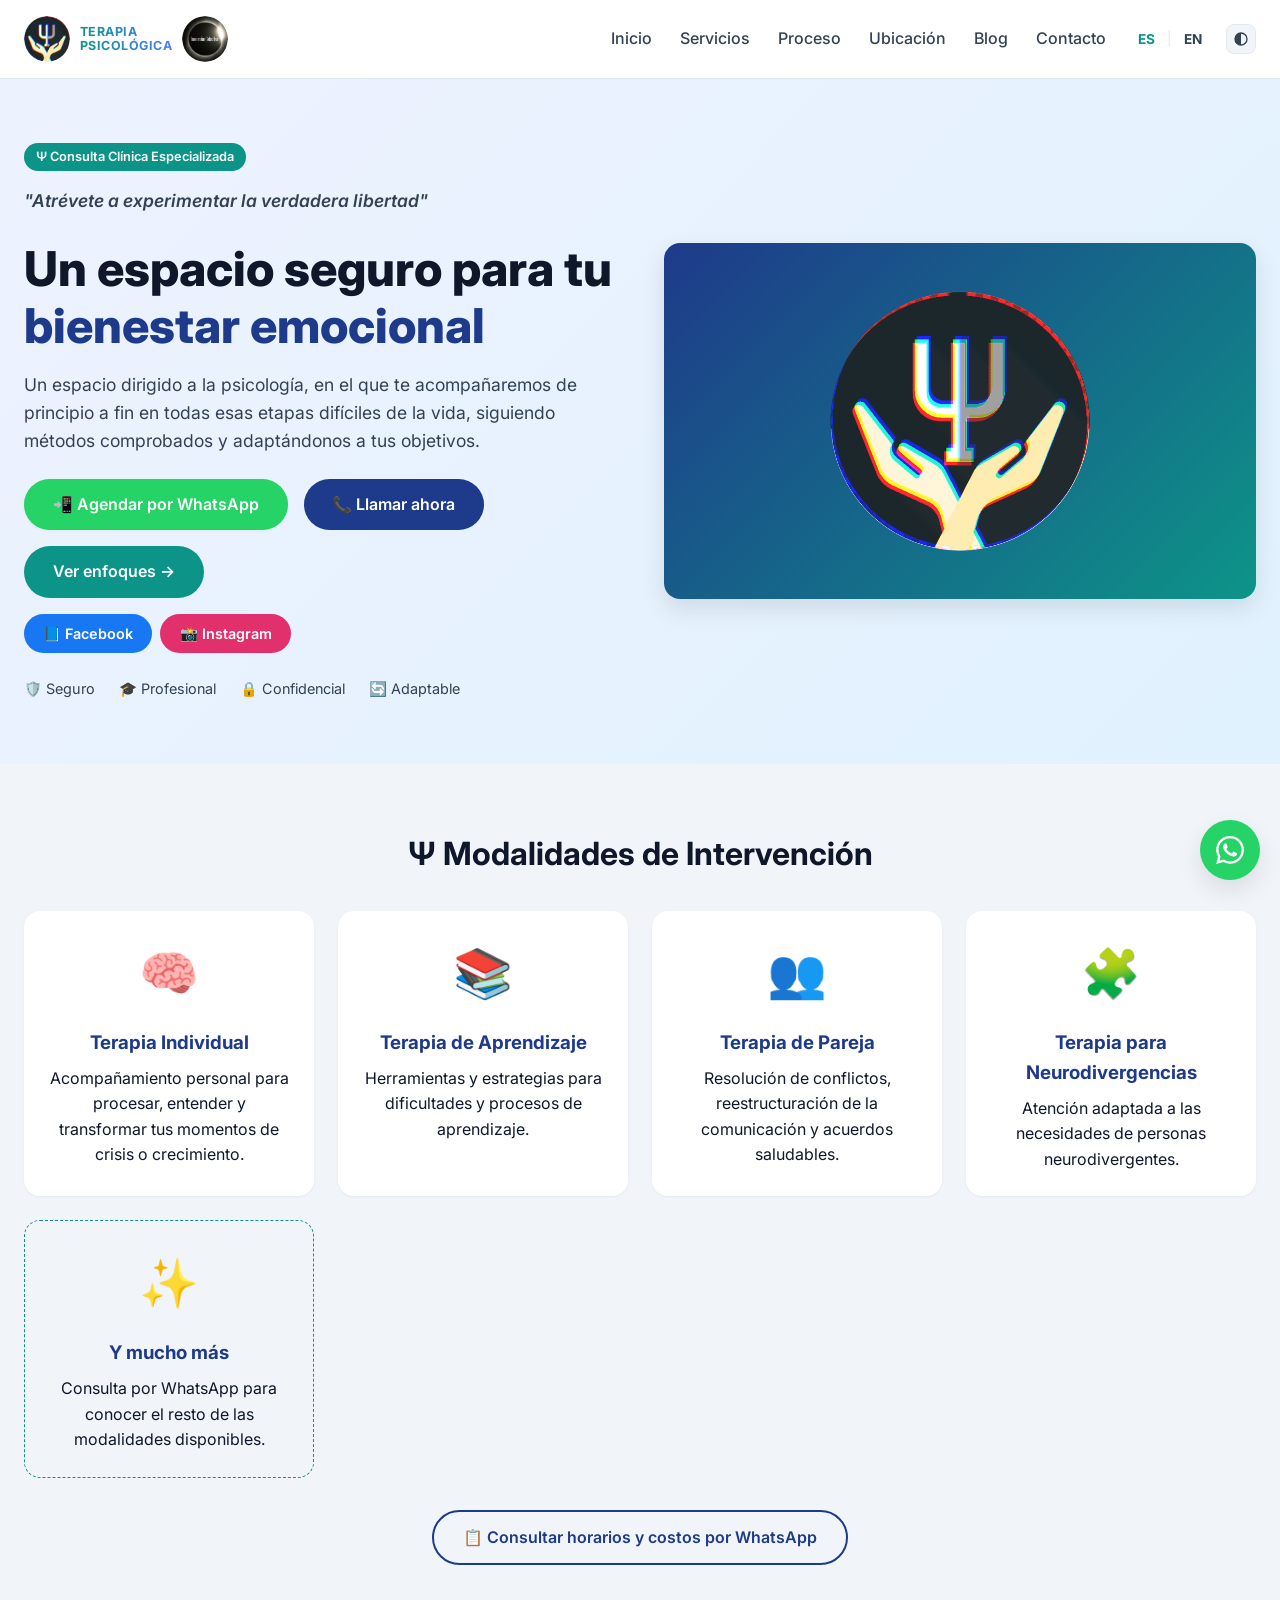
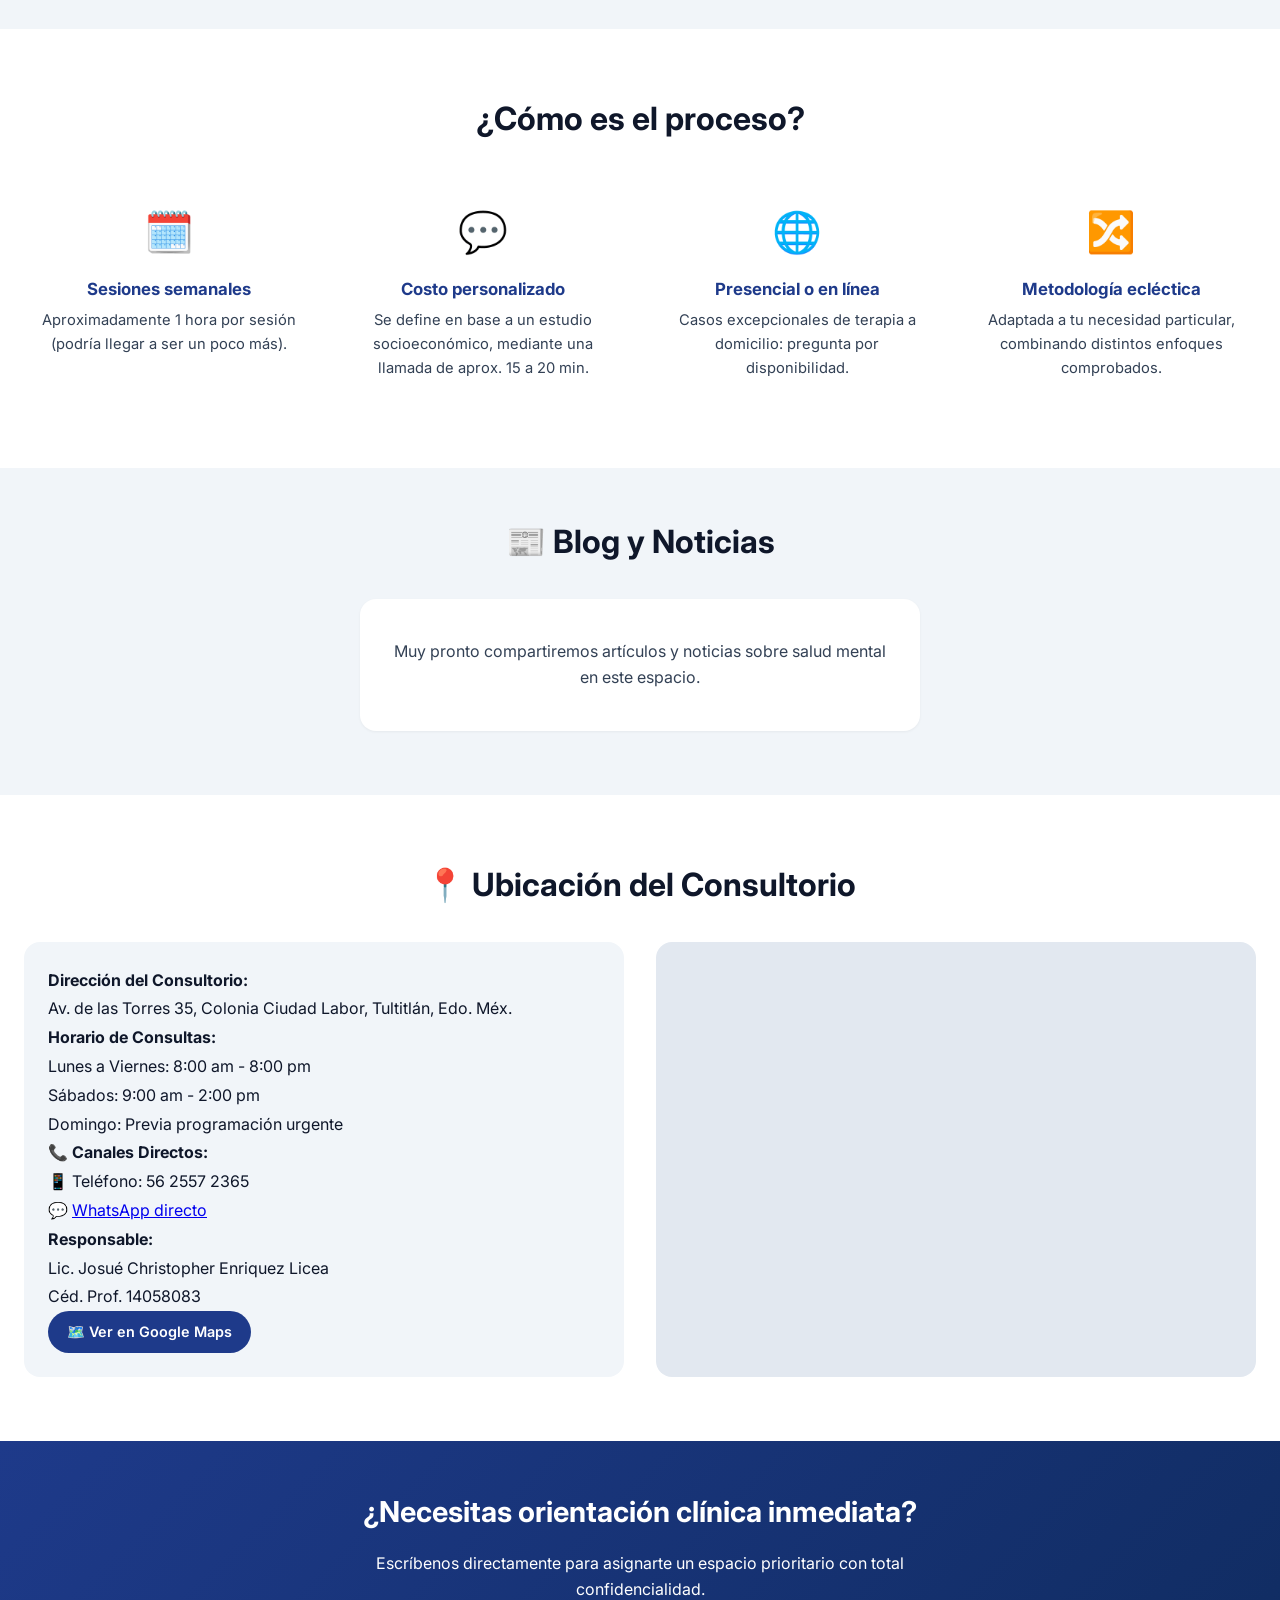
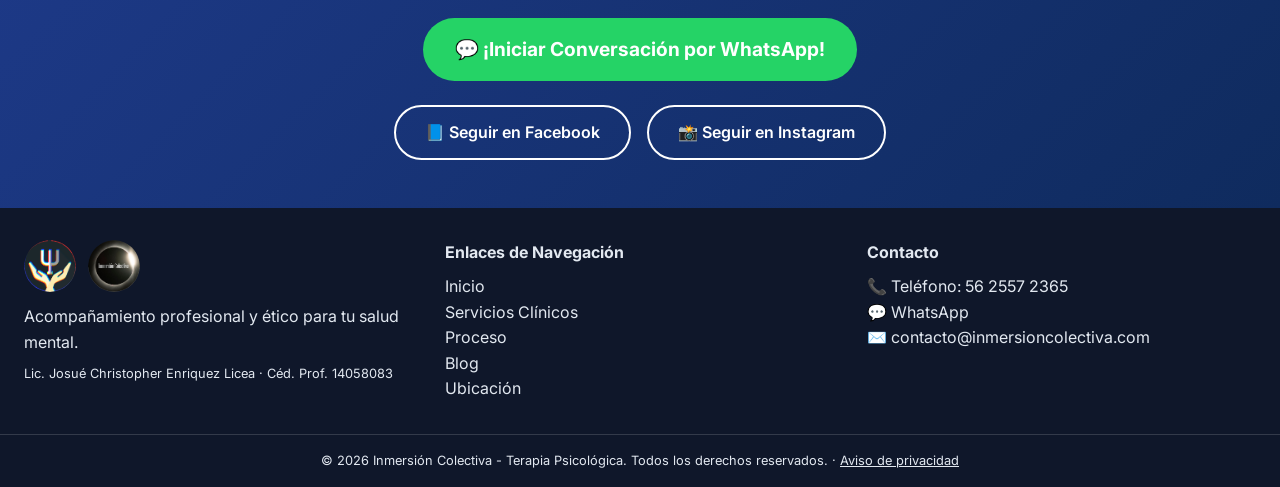
==== commit 1b5e138e: "Menu movil tipo hamburguesa y aviso de privacidad" ====
--- a/index.html
+++ b/index.html
@@ -52,24 +52,29 @@
         <img src="assets/img/logo-inmersion-colectiva.png" alt="Inmersión Colectiva" class="logo-icon logo-icon-eclipse">
       </div>
       <nav>
-        <a href="#inicio" class="nav-link" data-section="nav" data-value="inicio">Inicio</a>
-        <a href="#servicios" class="nav-link" data-section="nav" data-value="servicios">Servicios</a>
-        <a href="#proceso" class="nav-link" data-section="nav" data-value="proceso">Proceso</a>
-        <a href="#ubicacion" class="nav-link" data-section="nav" data-value="ubicacion">Ubicación</a>
-        <a href="#blog" class="nav-link" data-section="nav" data-value="blog">Blog</a>
-        <a href="#contacto" class="nav-link" data-section="nav" data-value="contacto">Contacto</a>
-        <span class="lang-selector" role="group" aria-label="Cambiar idioma">
-          <button type="button" class="lang-btn is-active" data-lang="es" aria-pressed="true">ES</button>
-          <span class="lang-divider" aria-hidden="true">|</span>
-          <button type="button" class="lang-btn" data-lang="en" aria-pressed="false">EN</button>
-        </span>
-        <span class="theme-selector">
-          <button type="button" class="theme-toggle" data-theme-state="auto" aria-label="Cambiar tema">
-            <svg class="icon-light" viewBox="0 0 24 24" fill="none" stroke="currentColor" stroke-width="2" stroke-linecap="round" stroke-linejoin="round" aria-hidden="true"><circle cx="12" cy="12" r="4"></circle><line x1="12" y1="2" x2="12" y2="4"></line><line x1="12" y1="20" x2="12" y2="22"></line><line x1="4.22" y1="4.22" x2="5.64" y2="5.64"></line><line x1="18.36" y1="18.36" x2="19.78" y2="19.78"></line><line x1="2" y1="12" x2="4" y2="12"></line><line x1="20" y1="12" x2="22" y2="12"></line><line x1="4.22" y1="19.78" x2="5.64" y2="18.36"></line><line x1="18.36" y1="5.64" x2="19.78" y2="4.22"></line></svg>
-            <svg class="icon-dark" viewBox="0 0 24 24" fill="currentColor" aria-hidden="true"><path d="M21 12.79A9 9 0 1 1 11.21 3 7 7 0 0 0 21 12.79z"></path></svg>
-            <svg class="icon-auto" viewBox="0 0 24 24" fill="none" stroke="currentColor" stroke-width="2" stroke-linecap="round" stroke-linejoin="round" aria-hidden="true"><circle cx="12" cy="12" r="9"></circle><path d="M12 3a9 9 0 0 0 0 18z" fill="currentColor" stroke="none"></path></svg>
-          </button>
-        </span>
+        <button class="nav-toggle" id="nav-toggle" aria-expanded="false" aria-controls="nav-links" aria-label="Abrir menú">
+          <span></span><span></span><span></span>
+        </button>
+        <ul class="nav-links" id="nav-links">
+          <li><a href="#inicio" class="nav-link" data-section="nav" data-value="inicio">Inicio</a></li>
+          <li><a href="#servicios" class="nav-link" data-section="nav" data-value="servicios">Servicios</a></li>
+          <li><a href="#proceso" class="nav-link" data-section="nav" data-value="proceso">Proceso</a></li>
+          <li><a href="#ubicacion" class="nav-link" data-section="nav" data-value="ubicacion">Ubicación</a></li>
+          <li><a href="#blog" class="nav-link" data-section="nav" data-value="blog">Blog</a></li>
+          <li><a href="#contacto" class="nav-link" data-section="nav" data-value="contacto">Contacto</a></li>
+          <li class="lang-selector" role="group" aria-label="Cambiar idioma">
+            <button type="button" class="lang-btn is-active" data-lang="es" aria-pressed="true">ES</button>
+            <span class="lang-divider" aria-hidden="true">|</span>
+            <button type="button" class="lang-btn" data-lang="en" aria-pressed="false">EN</button>
+          </li>
+          <li class="theme-selector">
+            <button type="button" class="theme-toggle" data-theme-state="auto" aria-label="Cambiar tema">
+              <svg class="icon-light" viewBox="0 0 24 24" fill="none" stroke="currentColor" stroke-width="2" stroke-linecap="round" stroke-linejoin="round" aria-hidden="true"><circle cx="12" cy="12" r="4"></circle><line x1="12" y1="2" x2="12" y2="4"></line><line x1="12" y1="20" x2="12" y2="22"></line><line x1="4.22" y1="4.22" x2="5.64" y2="5.64"></line><line x1="18.36" y1="18.36" x2="19.78" y2="19.78"></line><line x1="2" y1="12" x2="4" y2="12"></line><line x1="20" y1="12" x2="22" y2="12"></line><line x1="4.22" y1="19.78" x2="5.64" y2="18.36"></line><line x1="18.36" y1="5.64" x2="19.78" y2="4.22"></line></svg>
+              <svg class="icon-dark" viewBox="0 0 24 24" fill="currentColor" aria-hidden="true"><path d="M21 12.79A9 9 0 1 1 11.21 3 7 7 0 0 0 21 12.79z"></path></svg>
+              <svg class="icon-auto" viewBox="0 0 24 24" fill="none" stroke="currentColor" stroke-width="2" stroke-linecap="round" stroke-linejoin="round" aria-hidden="true"><circle cx="12" cy="12" r="9"></circle><path d="M12 3a9 9 0 0 0 0 18z" fill="currentColor" stroke="none"></path></svg>
+            </button>
+          </li>
+        </ul>
       </nav>
     </div>
   </header>
@@ -295,7 +300,7 @@
       </div>
     </div>
     <div class="footer-bottom">
-      <p data-section="footer" data-value="rights">© 2026 Inmersión Colectiva - Terapia Psicológica. Todos los derechos reservados.</p>
+      <p><span data-section="footer" data-value="rights">© 2026 Inmersión Colectiva - Terapia Psicológica. Todos los derechos reservados.</span> · <button type="button" class="link-button" id="openPrivacyModal" data-section="footer" data-value="avisoPrivacidad">Aviso de privacidad</button></p>
     </div>
   </footer>
 
@@ -313,6 +318,29 @@
     <div class="counter" id="lightbox-counter"></div>
   </div>
 
+  <!-- Modal de Aviso de Privacidad -->
+  <div id="privacyModal" class="modal-overlay" role="dialog" aria-modal="true" aria-labelledby="privacyModalTitle">
+    <div class="modal-box">
+      <button type="button" class="modal-close" id="closePrivacyModal" aria-label="Cerrar aviso de privacidad">&times;</button>
+      <h2 id="privacyModalTitle" data-section="privacy" data-value="title">Aviso de Privacidad</h2>
+      <div class="modal-body">
+        <p data-section="privacy" data-value="responsable"><strong>Responsable:</strong> Inmersión Colectiva (Lic. Josué Christopher Enriquez Licea, Céd. Prof. 14058083), con consultorio en Av. de las Torres 35, Colonia Ciudad Labor, Tultitlán, Estado de México.</p>
+
+        <h3 data-section="privacy" data-value="datosTitle">Datos que recabamos</h3>
+        <p data-section="privacy" data-value="datosText">Cuando agendas una sesión o nos contactas por WhatsApp, llamada o correo electrónico, podemos recibir tu nombre, número telefónico, correo electrónico y datos generales de contacto. Durante el proceso terapéutico, y únicamente con tu consentimiento expreso, también podemos recabar datos sensibles relacionados con tu salud física y mental, necesarios para brindarte una atención psicológica adecuada.</p>
+
+        <h3 data-section="privacy" data-value="finalidadTitle">Finalidad</h3>
+        <p data-section="privacy" data-value="finalidadText">Usamos tus datos para agendar y dar seguimiento a tus sesiones, mantener tu expediente clínico y contactarte sobre tu proceso terapéutico. Tus datos de salud están protegidos por el secreto profesional y no se comparten con terceros, salvo obligación legal.</p>
+
+        <h3 data-section="privacy" data-value="arcoTitle">Derechos ARCO</h3>
+        <p data-section="privacy" data-value="arcoText">Puedes solicitar acceder, rectificar, cancelar u oponerte al uso de tus datos personales, incluyendo tu expediente clínico, escribiendo a <a href="mailto:contacto@inmersioncolectiva.com">contacto@inmersioncolectiva.com</a>.</p>
+
+        <h3 data-section="privacy" data-value="cambiosTitle">Cambios a este aviso</h3>
+        <p data-section="privacy" data-value="cambiosText">Este aviso puede actualizarse; la versión vigente siempre estará disponible en esta página.</p>
+      </div>
+    </div>
+  </div>
+
   <script src="assets/js/app.js" defer></script>
 </body>
 </html>
--- a/assets/css/style.css
+++ b/assets/css/style.css
@@ -131,8 +131,14 @@
 nav {
   display: flex;
   align-items: center;
+}
+
+.nav-links {
+  display: flex;
+  align-items: center;
   flex-wrap: wrap;
   gap: 0.25rem;
+  list-style: none;
 }
 
 .nav-link {
@@ -145,6 +151,50 @@
 
 .nav-link:hover {
   color: var(--secondary);
+}
+
+/* Botón hamburguesa (solo visible en móvil) */
+.nav-toggle {
+  display: none;
+  flex-direction: column;
+  align-items: center;
+  justify-content: center;
+  gap: 5px;
+  width: 42px;
+  height: 42px;
+  background: var(--bg-surface-alt);
+  border: 1px solid var(--border-color);
+  border-radius: 10px;
+  cursor: pointer;
+  padding: 0;
+  transition: background-color 0.2s ease, border-color 0.2s ease;
+}
+
+.nav-toggle:hover {
+  border-color: var(--secondary);
+}
+
+.nav-toggle[aria-expanded="true"] {
+  border-color: var(--secondary);
+}
+
+.nav-toggle span {
+  display: block;
+  width: 20px;
+  height: 2px;
+  background: var(--text-primary);
+  border-radius: 2px;
+  transition: transform 0.25s ease, opacity 0.2s ease;
+}
+
+.nav-toggle[aria-expanded="true"] span:nth-child(1) {
+  transform: translateY(7px) rotate(45deg);
+}
+.nav-toggle[aria-expanded="true"] span:nth-child(2) {
+  opacity: 0;
+}
+.nav-toggle[aria-expanded="true"] span:nth-child(3) {
+  transform: translateY(-7px) rotate(-45deg);
 }
 
 /* Selector de idioma */
@@ -677,14 +727,36 @@
   .hero-text h1 {
     font-size: 2rem;
   }
-  .header-flex {
+  .nav-toggle {
+    display: flex;
+  }
+  .nav-links {
+    position: fixed;
+    top: 78px;
+    left: 0;
+    right: 0;
     flex-direction: column;
-  }
+    align-items: flex-start;
+    gap: 4px;
+    background: var(--bg-surface);
+    border-bottom: 1px solid var(--border-color);
+    padding: 10px 24px 20px;
+    transform: translateY(-140%);
+    opacity: 0;
+    transition: transform 0.25s ease, opacity 0.25s ease, background-color 0.25s ease;
+    z-index: 999;
+  }
+  .nav-links.is-open {
+    transform: translateY(0);
+    opacity: 1;
+  }
+  .nav-links li { width: 100%; padding: 8px 0; }
   .nav-link {
-    margin: 0 0.75rem;
-  }
-  .lang-selector {
-    margin-left: 0.75rem;
+    margin-left: 0;
+  }
+  .lang-selector,
+  .theme-selector {
+    margin-left: 0;
   }
   .hero {
     padding: 2rem 0;
@@ -769,3 +841,84 @@
   .lightbox .prev, .lightbox .next { padding: 0.5rem; font-size: 20px; }
   .lightbox .close-lightbox { top: 10px; right: 15px; font-size: 30px; }
 }
+
+/* Botón de aviso de privacidad en el footer */
+.footer-bottom .link-button {
+  background: none;
+  border: none;
+  padding: 0;
+  color: var(--footer-text);
+  text-decoration: underline;
+  font: inherit;
+  cursor: pointer;
+}
+
+.footer-bottom .link-button:hover {
+  color: var(--secondary);
+}
+
+/* Modal de Aviso de Privacidad */
+.modal-overlay {
+  display: none;
+  position: fixed;
+  inset: 0;
+  background: rgba(15,23,42,0.6);
+  z-index: 3000;
+  align-items: center;
+  justify-content: center;
+  padding: 1.5rem;
+}
+
+.modal-box {
+  position: relative;
+  background: var(--bg-surface);
+  border-radius: var(--radius);
+  max-width: 620px;
+  width: 100%;
+  max-height: 85vh;
+  overflow-y: auto;
+  padding: 2.5rem 2rem 2rem;
+  box-shadow: var(--shadow-lg);
+}
+
+.modal-box h2 {
+  color: var(--primary-text);
+  font-size: 1.5rem;
+  margin-bottom: 1rem;
+}
+
+.modal-body h3 {
+  font-size: 1rem;
+  color: var(--primary-text);
+  margin: 1.25rem 0 0.4rem;
+}
+
+.modal-body p {
+  color: var(--text-muted);
+  line-height: 1.7;
+  margin-bottom: 0.25rem;
+}
+
+.modal-body a {
+  color: var(--primary-text);
+}
+
+.modal-close {
+  position: absolute;
+  top: 1rem;
+  right: 1.25rem;
+  background: transparent;
+  border: none;
+  font-size: 1.75rem;
+  line-height: 1;
+  color: var(--text-muted);
+  cursor: pointer;
+}
+
+.modal-close:hover {
+  color: var(--primary-text);
+}
+
+@media (max-width: 700px) {
+  .modal-box { padding: 2rem 1.25rem 1.5rem; }
+}
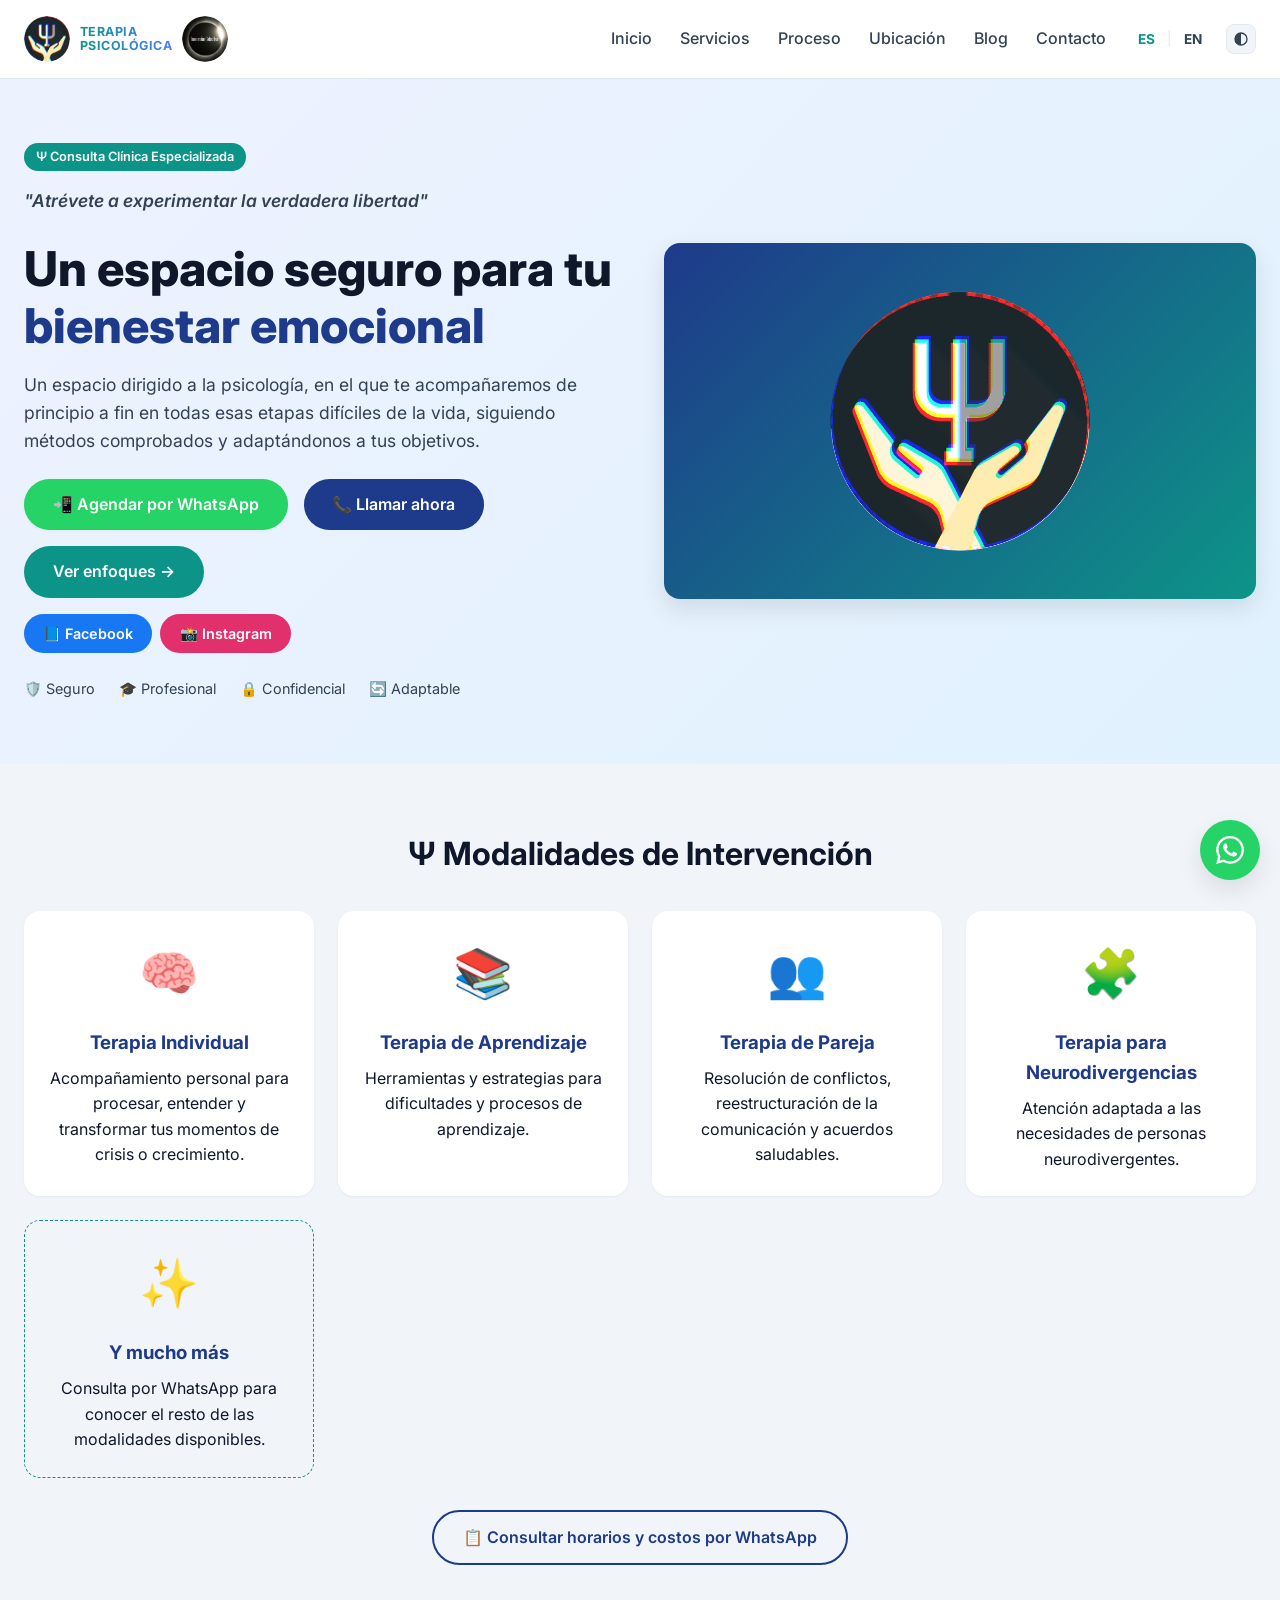
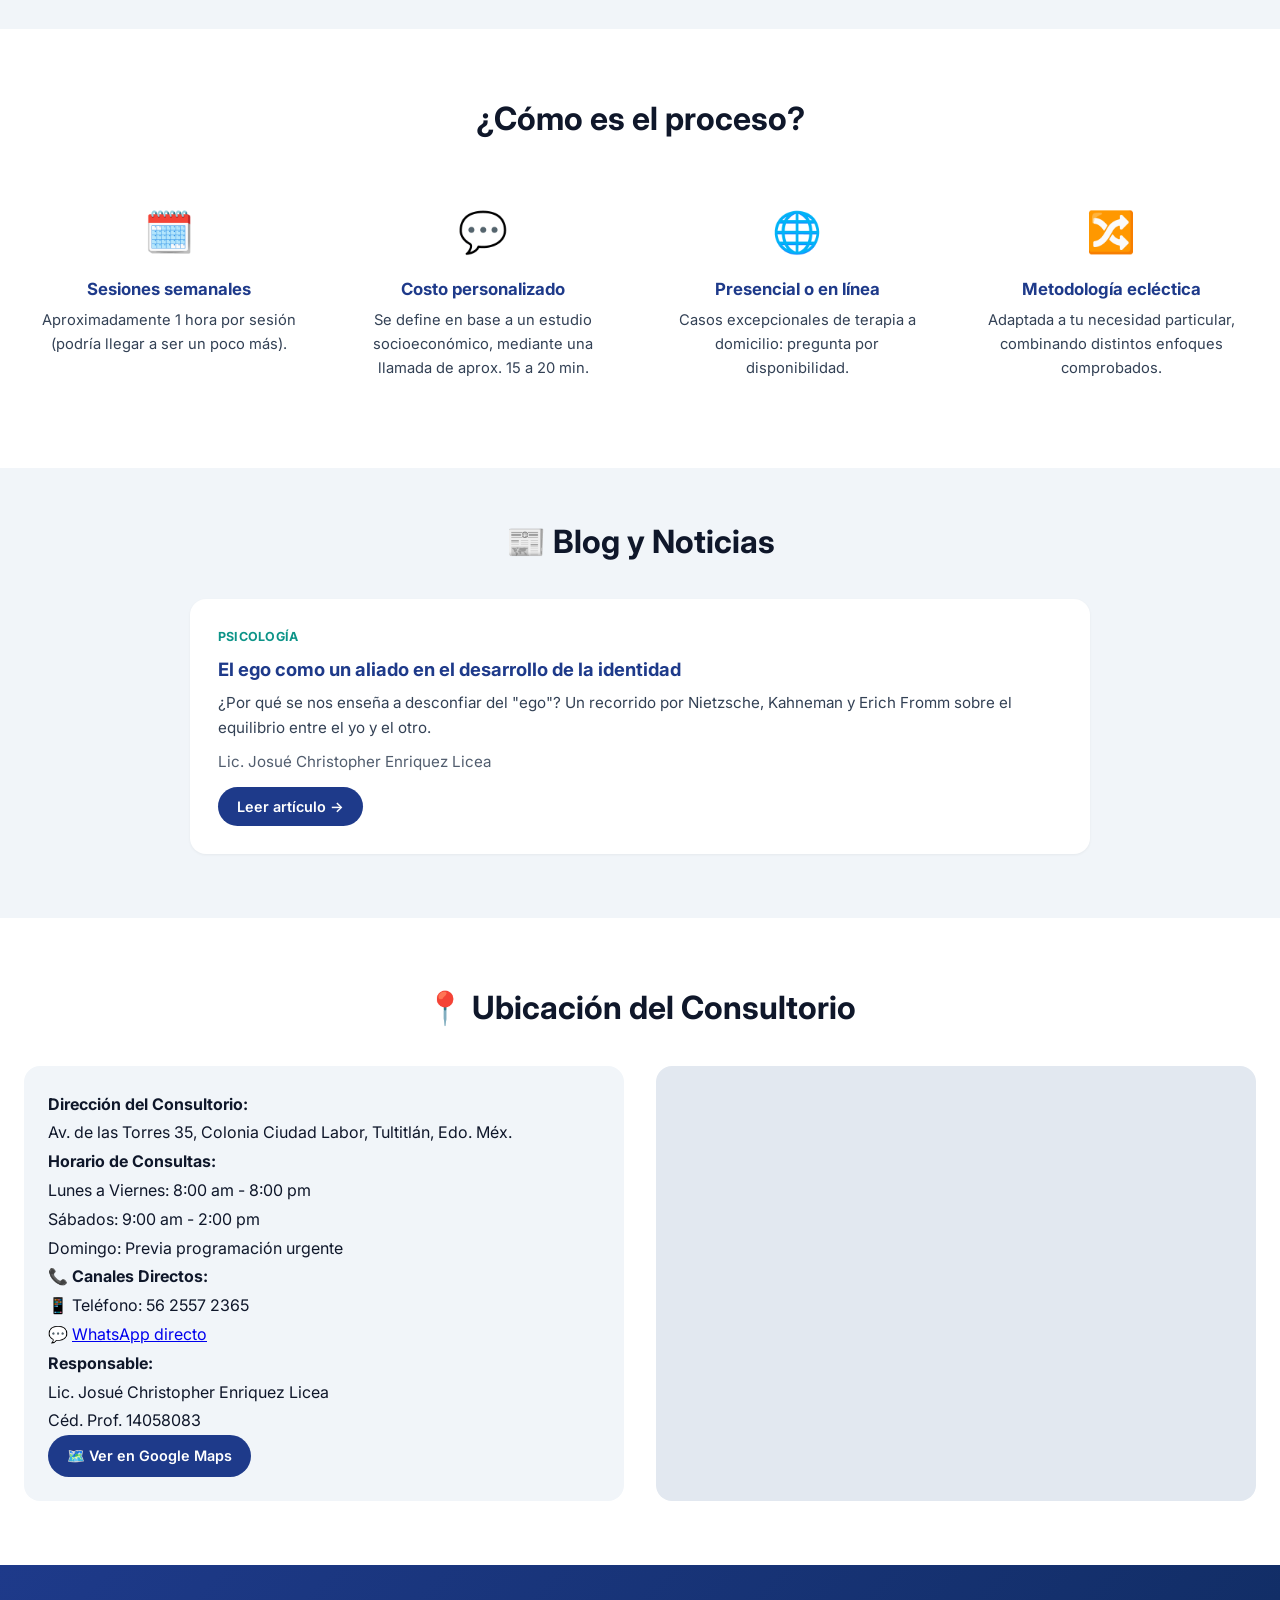
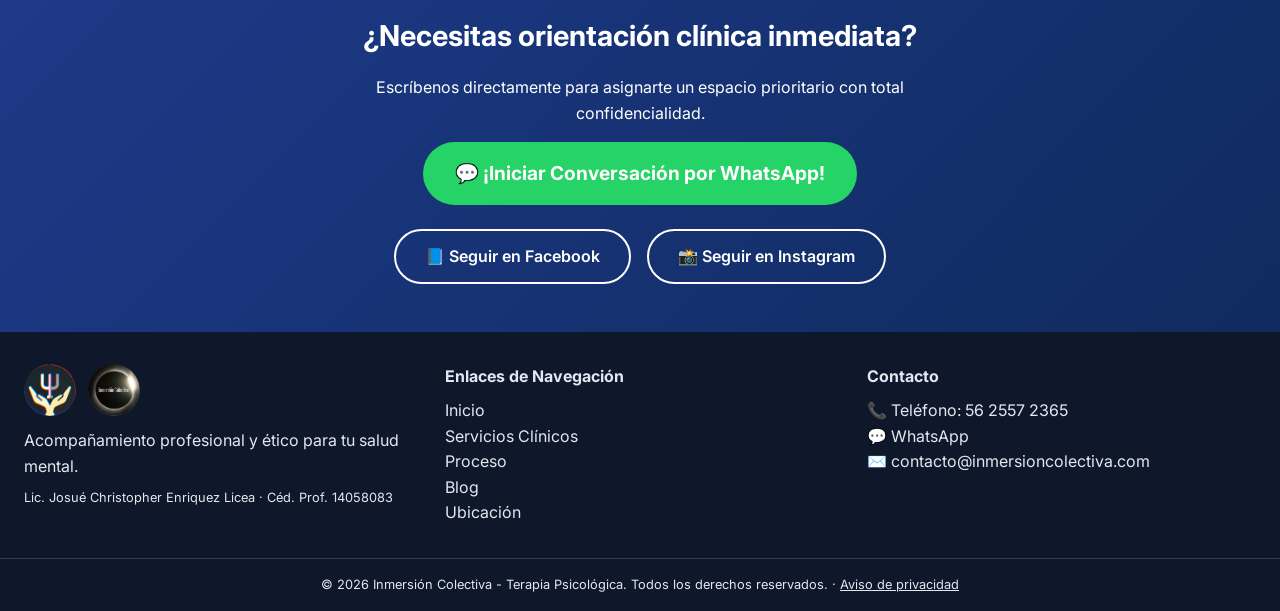
==== commit 31e8c6cd: "Blog: primer articulo y redes sociales (Instagram, Facebook)" ====
--- a/index.html
+++ b/index.html
@@ -104,7 +104,7 @@
           <!-- Redes Sociales Incrustadas en Hero -->
           <div class="social-hero-buttons" style="margin-bottom: 1.5rem; display: flex; gap: 0.5rem; flex-wrap: wrap;">
             <a href="https://www.facebook.com/profile.php?id=100068959985123" class="btn btn-social btn-fb" target="_blank">📘 Facebook</a>
-            <a href="https://instagram.com" class="btn btn-social btn-ig" target="_blank">📸 Instagram</a>
+            <a href="https://www.instagram.com/christhh1/" class="btn btn-social btn-ig" target="_blank">📸 Instagram</a>
           </div>
 
           <div class="trust-badges">
@@ -208,8 +208,14 @@
     <section id="blog" class="blog-section">
       <div class="container">
         <h2 class="section-title" data-section="blog" data-value="title">📰 Blog y Noticias</h2>
-        <div class="blog-placeholder">
-          <p data-section="blog" data-value="placeholder">Muy pronto compartiremos artículos y noticias sobre salud mental en este espacio.</p>
+        <div class="blog-grid">
+          <article class="blog-card">
+            <span class="blog-card-tag" data-section="blog" data-value="post1Tag">Psicología</span>
+            <h3 data-section="blog" data-value="post1Title">El ego como un aliado en el desarrollo de la identidad</h3>
+            <p data-section="blog" data-value="post1Excerpt">¿Por qué se nos enseña a desconfiar del "ego"? Un recorrido por Nietzsche, Kahneman y Erich Fromm sobre el equilibrio entre el yo y el otro.</p>
+            <p class="blog-card-author">Lic. Josué Christopher Enriquez Licea</p>
+            <a href="blog/el-ego-como-aliado-en-la-identidad.html" class="btn btn-small" data-section="blog" data-value="post1Cta">Leer artículo →</a>
+          </article>
         </div>
       </div>
     </section>
@@ -268,7 +274,7 @@
         <!-- Botones Redes Sociales Secundarias -->
         <div class="social-footer-buttons" style="margin-top: 1.5rem; display: flex; justify-content: center; gap: 1rem;">
           <a href="https://www.facebook.com/profile.php?id=100068959985123" class="btn btn-outline" style="color: white; border-color: white;" target="_blank" data-section="contact" data-value="btnFacebook">📘 Seguir en Facebook</a>
-          <a href="https://instagram.com" class="btn btn-outline" style="color: white; border-color: white;" target="_blank" data-section="contact" data-value="btnInstagram">📸 Seguir en Instagram</a>
+          <a href="https://www.instagram.com/christhh1/" class="btn btn-outline" style="color: white; border-color: white;" target="_blank" data-section="contact" data-value="btnInstagram">📸 Seguir en Instagram</a>
         </div>
       </div>
     </section>
--- a/assets/css/style.css
+++ b/assets/css/style.css
@@ -554,6 +554,168 @@
   margin: 0 auto;
 }
 
+/* Tarjetas de artículos del blog */
+.blog-grid {
+  display: grid;
+  grid-template-columns: repeat(auto-fit, minmax(280px, 1fr));
+  gap: 1.5rem;
+  max-width: 900px;
+  margin: 0 auto;
+}
+
+.blog-card {
+  background: var(--bg-surface);
+  border-radius: var(--radius);
+  padding: 1.75rem;
+  box-shadow: var(--shadow-sm);
+  transition: transform 0.2s, box-shadow 0.2s;
+  display: flex;
+  flex-direction: column;
+  gap: 0.6rem;
+}
+
+.blog-card:hover {
+  transform: translateY(-4px);
+  box-shadow: var(--shadow-lg);
+}
+
+.blog-card-tag {
+  font-size: 0.78rem;
+  font-weight: 700;
+  letter-spacing: 0.02em;
+  color: var(--secondary);
+  text-transform: uppercase;
+}
+
+.blog-card h3 {
+  color: var(--primary-text);
+  font-size: 1.15rem;
+  line-height: 1.35;
+}
+
+.blog-card p {
+  color: var(--text-muted);
+  font-size: 0.95rem;
+  line-height: 1.6;
+  flex-grow: 1;
+}
+
+.blog-card-author {
+  font-size: 0.82rem;
+  color: var(--text-muted);
+  opacity: 0.85;
+}
+
+.blog-card .btn-small {
+  align-self: flex-start;
+  margin-top: 0.25rem;
+}
+
+/* Página de artículo individual */
+.article-section {
+  padding: 3rem 0 4rem;
+}
+
+.article-back {
+  display: inline-block;
+  margin-bottom: 1.5rem;
+  color: var(--secondary);
+  text-decoration: none;
+  font-weight: 600;
+  font-size: 0.95rem;
+}
+
+.article-back:hover {
+  text-decoration: underline;
+}
+
+.article-header {
+  max-width: 720px;
+  margin: 0 auto 2rem;
+  text-align: center;
+}
+
+.article-header .blog-card-tag {
+  display: block;
+  margin-bottom: 0.75rem;
+}
+
+.article-header h1 {
+  font-size: 2rem;
+  line-height: 1.3;
+  color: var(--primary-text);
+  margin-bottom: 0.75rem;
+}
+
+.article-meta {
+  color: var(--text-muted);
+  font-size: 0.9rem;
+}
+
+.article-body {
+  max-width: 720px;
+  margin: 0 auto;
+  background: var(--bg-surface);
+  border-radius: var(--radius);
+  box-shadow: var(--shadow-sm);
+  padding: 2.5rem;
+  line-height: 1.85;
+  color: var(--text-primary);
+}
+
+.article-body p {
+  margin-bottom: 1.25rem;
+}
+
+.article-body p:last-child {
+  margin-bottom: 0;
+}
+
+.article-body .article-lead {
+  font-size: 1.08rem;
+  color: var(--text-muted);
+}
+
+.article-references {
+  max-width: 720px;
+  margin: 2rem auto 0;
+  background: var(--bg-surface-alt);
+  border-radius: var(--radius);
+  padding: 1.5rem 2rem;
+  font-size: 0.9rem;
+  color: var(--text-muted);
+}
+
+.article-references h2 {
+  font-size: 1rem;
+  color: var(--primary-text);
+  margin-bottom: 0.6rem;
+}
+
+.article-references ul {
+  list-style: disc;
+  padding-left: 1.2rem;
+}
+
+.article-references li {
+  margin-bottom: 0.3rem;
+}
+
+.article-cta {
+  max-width: 720px;
+  margin: 2rem auto 0;
+  text-align: center;
+}
+
+@media (max-width: 700px) {
+  .article-body {
+    padding: 1.75rem 1.25rem;
+  }
+  .article-header h1 {
+    font-size: 1.5rem;
+  }
+}
+
 /* Ubicación */
 .location-section {
   padding: 4rem 0;
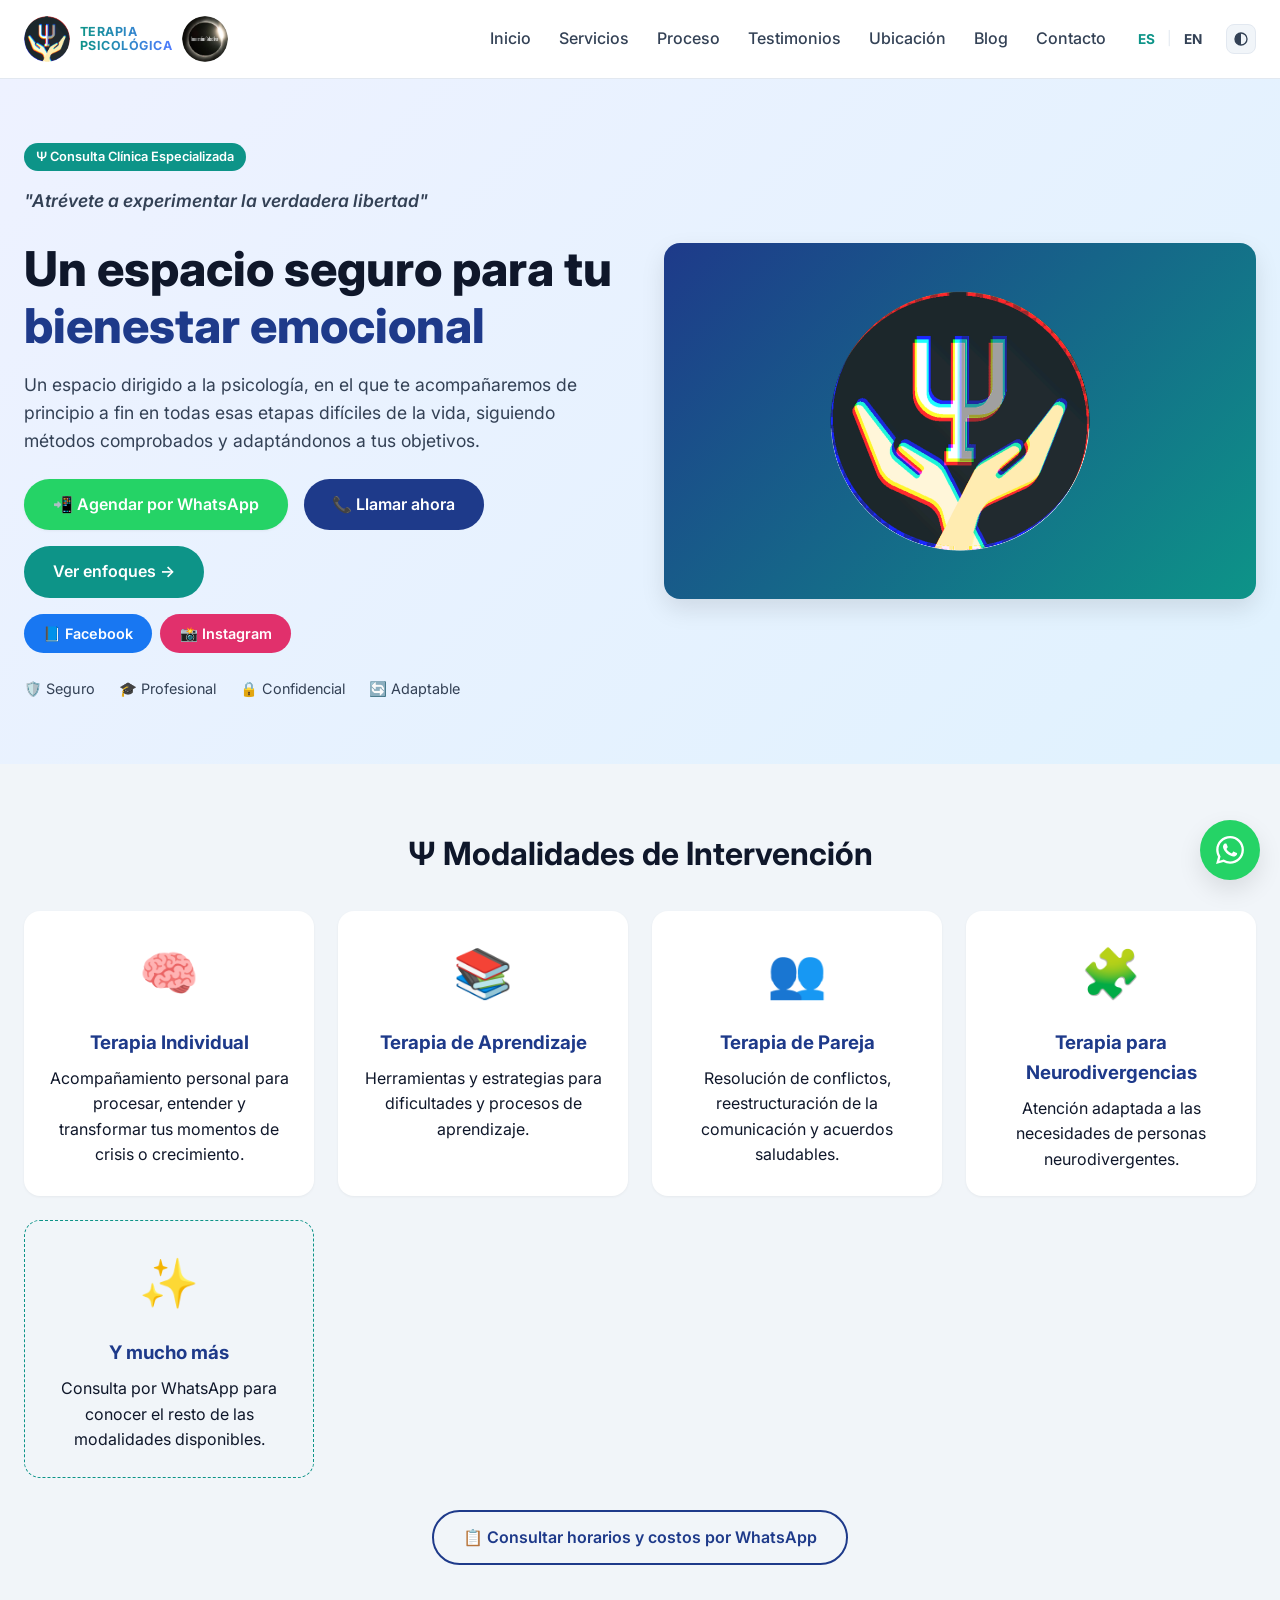
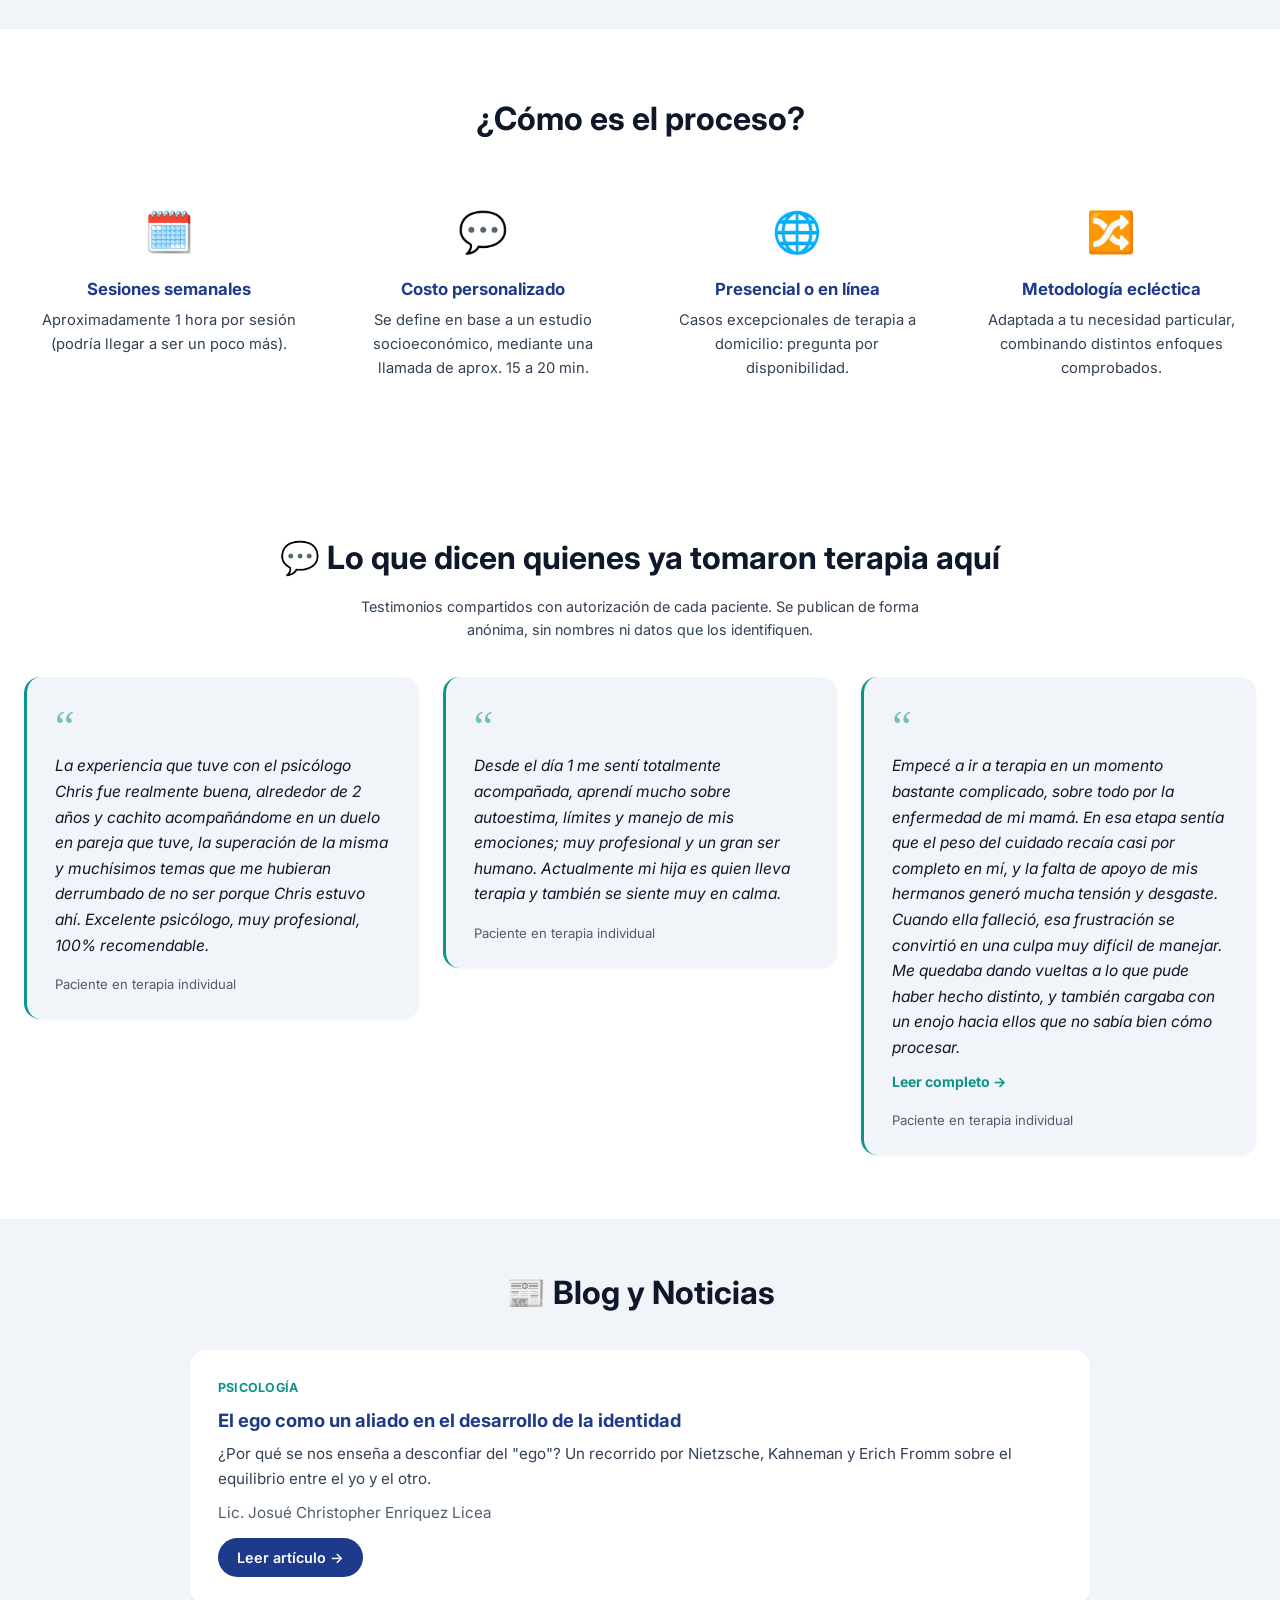
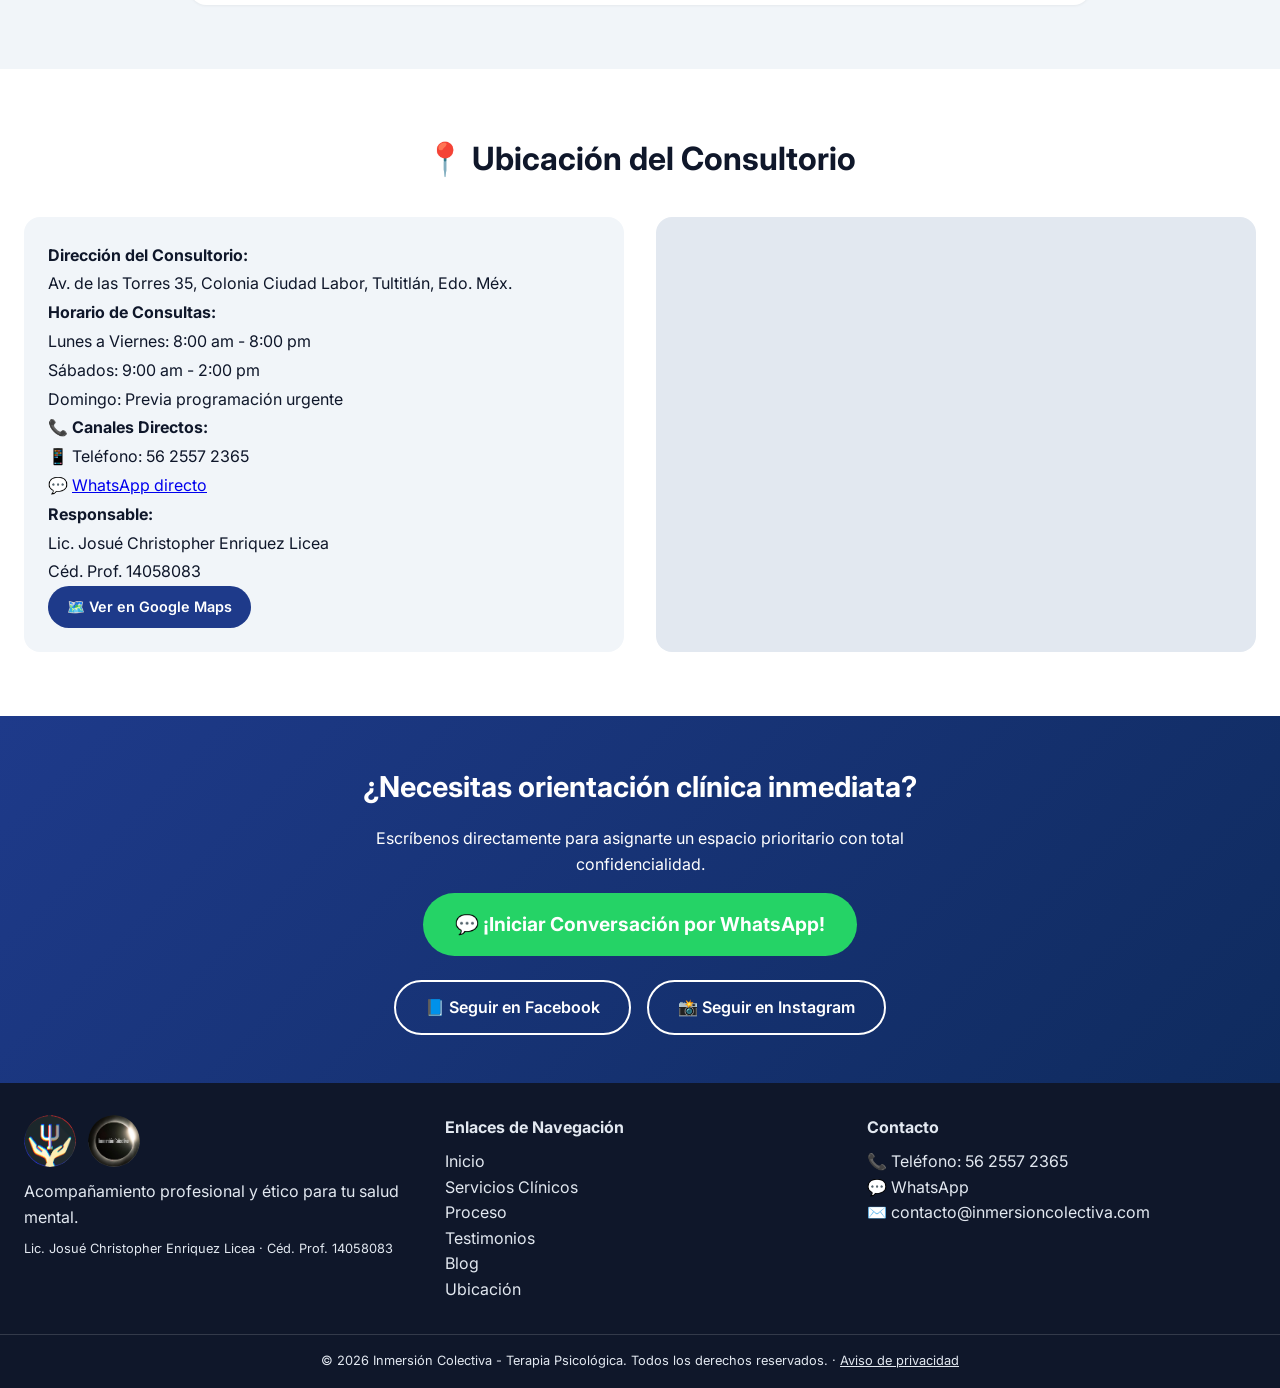
==== commit d7b3dcfe: "Agregar sección de testimonios de pacientes" ====
--- a/index.html
+++ b/index.html
@@ -59,6 +59,7 @@
           <li><a href="#inicio" class="nav-link" data-section="nav" data-value="inicio">Inicio</a></li>
           <li><a href="#servicios" class="nav-link" data-section="nav" data-value="servicios">Servicios</a></li>
           <li><a href="#proceso" class="nav-link" data-section="nav" data-value="proceso">Proceso</a></li>
+          <li><a href="#testimonios" class="nav-link" data-section="nav" data-value="testimonios">Testimonios</a></li>
           <li><a href="#ubicacion" class="nav-link" data-section="nav" data-value="ubicacion">Ubicación</a></li>
           <li><a href="#blog" class="nav-link" data-section="nav" data-value="blog">Blog</a></li>
           <li><a href="#contacto" class="nav-link" data-section="nav" data-value="contacto">Contacto</a></li>
@@ -204,6 +205,40 @@
       </div>
     </section>
 
+    <!-- Testimonios: compartidos directamente por el terapeuta, ya
+         anonimizados por los propios pacientes (sin nombres). El tercero es
+         más extenso, así que se muestra recortado con un botón "Leer
+         completo" en vez de ocupar toda la tarjeta de entrada. -->
+    <section id="testimonios" class="testimonials-section">
+      <div class="container">
+        <h2 class="section-title" data-section="testimonials" data-value="title">💬 Lo que dicen quienes ya tomaron terapia aquí</h2>
+        <p class="testimonials-note" data-section="testimonials" data-value="note">Testimonios compartidos con autorización de cada paciente. Se publican de forma anónima, sin nombres ni datos que los identifiquen.</p>
+        <div class="testimonials-grid">
+          <figure class="testimonio-card">
+            <span class="testimonio-mark" aria-hidden="true">&ldquo;</span>
+            <blockquote data-section="testimonials" data-value="t1Quote">La experiencia que tuve con el psicólogo Chris fue realmente buena, alrededor de 2 años y cachito acompañándome en un duelo en pareja que tuve, la superación de la misma y muchísimos temas que me hubieran derrumbado de no ser porque Chris estuvo ahí. Excelente psicólogo, muy profesional, 100% recomendable.</blockquote>
+            <figcaption data-section="testimonials" data-value="t1Author">Paciente en terapia individual</figcaption>
+          </figure>
+          <figure class="testimonio-card">
+            <span class="testimonio-mark" aria-hidden="true">&ldquo;</span>
+            <blockquote data-section="testimonials" data-value="t2Quote">Desde el día 1 me sentí totalmente acompañada, aprendí mucho sobre autoestima, límites y manejo de mis emociones; muy profesional y un gran ser humano. Actualmente mi hija es quien lleva terapia y también se siente muy en calma.</blockquote>
+            <figcaption data-section="testimonials" data-value="t2Author">Paciente en terapia individual</figcaption>
+          </figure>
+          <figure class="testimonio-card testimonio-card-larga">
+            <span class="testimonio-mark" aria-hidden="true">&ldquo;</span>
+            <blockquote data-section="testimonials" data-value="t3Quote">Empecé a ir a terapia en un momento bastante complicado, sobre todo por la enfermedad de mi mamá. En esa etapa sentía que el peso del cuidado recaía casi por completo en mí, y la falta de apoyo de mis hermanos generó mucha tensión y desgaste. Cuando ella falleció, esa frustración se convirtió en una culpa muy difícil de manejar. Me quedaba dando vueltas a lo que pude haber hecho distinto, y también cargaba con un enojo hacia ellos que no sabía bien cómo procesar.</blockquote>
+            <div class="testimonio-more" id="testimonio3-more" hidden>
+              <p data-section="testimonials" data-value="t3Quote2">En las sesiones, una de las cosas que más me ha ayudado es aprender a distinguir de dónde viene realmente mi enojo. Me sirvió mucho eso de preguntarme si estoy enojado con la persona, con la situación o con el plan que falló. También la técnica de hacer una pausa de diez segundos antes de reaccionar me ha dado tiempo para no responder desde el impulso. Y con el tema de la culpa, el método socrático que usamos me ha permitido cuestionar esos pensamientos fatalistas, esos de "todo es mi responsabilidad" o "debí haber hecho más". Poco a poco fui entendiendo que no puedo asumir lo que mis hermanos decidieron no hacer, y eso me ha quitado un peso enorme.</p>
+              <p data-section="testimonials" data-value="t3Quote3">También hemos trabajado en otros aspectos que no tenía tan claros. Por ejemplo, lo de la imagen corporal con la cinta métrica, para confrontar lo que percibo con la realidad, y los ejercicios de salto y anagramas para la memoria, que parecen simples pero sí noto la diferencia. Revisamos varios rasgos como los obsesivos, paranoides o histriónicos, y en su mayoría se fueron trabajando, lo cual me dio tranquilidad.</p>
+              <p data-section="testimonials" data-value="t3Quote4">Hoy en día estoy más enfocado en construir mi propio camino, en aprender cosas nuevas, en atreverme a socializar y en poner límites sin sentir que el mundo se me cae si los demás no responden como espero. Sigo en proceso, pero la diferencia es que ahora el enojo y la culpa ya no me paralizan. Me ha ayudado bastante tener este espacio para ordenar mis ideas y sentir que avanzo, aunque sea de a poco.</p>
+            </div>
+            <button type="button" class="testimonio-toggle" data-testimonio-toggle="testimonio3-more" aria-expanded="false" aria-controls="testimonio3-more" data-section="testimonials" data-value="t3ReadMore">Leer completo →</button>
+            <figcaption data-section="testimonials" data-value="t3Author">Paciente en terapia individual</figcaption>
+          </figure>
+        </div>
+      </div>
+    </section>
+
     <!-- Blog y Noticias -->
     <section id="blog" class="blog-section">
       <div class="container">
@@ -296,6 +331,7 @@
           <li><a href="#inicio" data-section="nav" data-value="inicio">Inicio</a></li>
           <li><a href="#servicios" data-section="footer" data-value="serviciosClinicos">Servicios Clínicos</a></li>
           <li><a href="#proceso" data-section="nav" data-value="proceso">Proceso</a></li>
+          <li><a href="#testimonios" data-section="nav" data-value="testimonios">Testimonios</a></li>
           <li><a href="#blog" data-section="nav" data-value="blog">Blog</a></li>
           <li><a href="#ubicacion" data-section="nav" data-value="ubicacion">Ubicación</a></li>
         </ul>
--- a/assets/css/style.css
+++ b/assets/css/style.css
@@ -537,6 +537,98 @@
   font-size: 0.92rem;
 }
 
+/* Testimonios */
+.testimonials-section {
+  padding: 4rem 0;
+  background: var(--bg-surface);
+}
+
+.testimonials-note {
+  text-align: center;
+  color: var(--text-muted);
+  font-size: 0.9rem;
+  max-width: 560px;
+  margin: -1.25rem auto 2.25rem;
+}
+
+.testimonials-grid {
+  display: grid;
+  grid-template-columns: repeat(auto-fit, minmax(280px, 1fr));
+  gap: 1.5rem;
+  align-items: start;
+}
+
+.testimonio-card {
+  background: var(--bg-surface-alt);
+  border-radius: var(--radius);
+  padding: 1.75rem 1.75rem 1.5rem;
+  box-shadow: var(--shadow-sm);
+  border-left: 3px solid var(--secondary);
+  transition: transform 0.2s, box-shadow 0.2s;
+}
+
+.testimonio-card:hover {
+  transform: translateY(-4px);
+  box-shadow: var(--shadow-lg);
+}
+
+.testimonio-mark {
+  display: block;
+  font-family: Georgia, "Times New Roman", serif;
+  font-size: 2.75rem;
+  line-height: 1;
+  color: var(--secondary);
+  opacity: 0.55;
+  margin-bottom: 0.25rem;
+}
+
+.testimonio-card blockquote {
+  margin: 0;
+  color: var(--text-primary);
+  font-size: 0.97rem;
+  line-height: 1.65;
+  font-style: italic;
+}
+
+.testimonio-more {
+  margin-top: 0.85rem;
+}
+
+.testimonio-more p {
+  color: var(--text-primary);
+  font-size: 0.97rem;
+  line-height: 1.65;
+  font-style: italic;
+  margin-top: 0.85rem;
+}
+
+.testimonio-more[hidden] {
+  display: none;
+}
+
+.testimonio-toggle {
+  display: inline-block;
+  background: none;
+  border: none;
+  color: var(--secondary);
+  font-weight: 700;
+  font-size: 0.88rem;
+  cursor: pointer;
+  padding: 0.75rem 0 0;
+  font-family: inherit;
+}
+
+.testimonio-toggle:hover {
+  text-decoration: underline;
+}
+
+.testimonio-card figcaption {
+  margin-top: 1rem;
+  color: var(--text-muted);
+  font-size: 0.82rem;
+  opacity: 0.85;
+}
+
 /* Blog y Noticias */
 .blog-section {
   padding: 3rem 0 4rem;
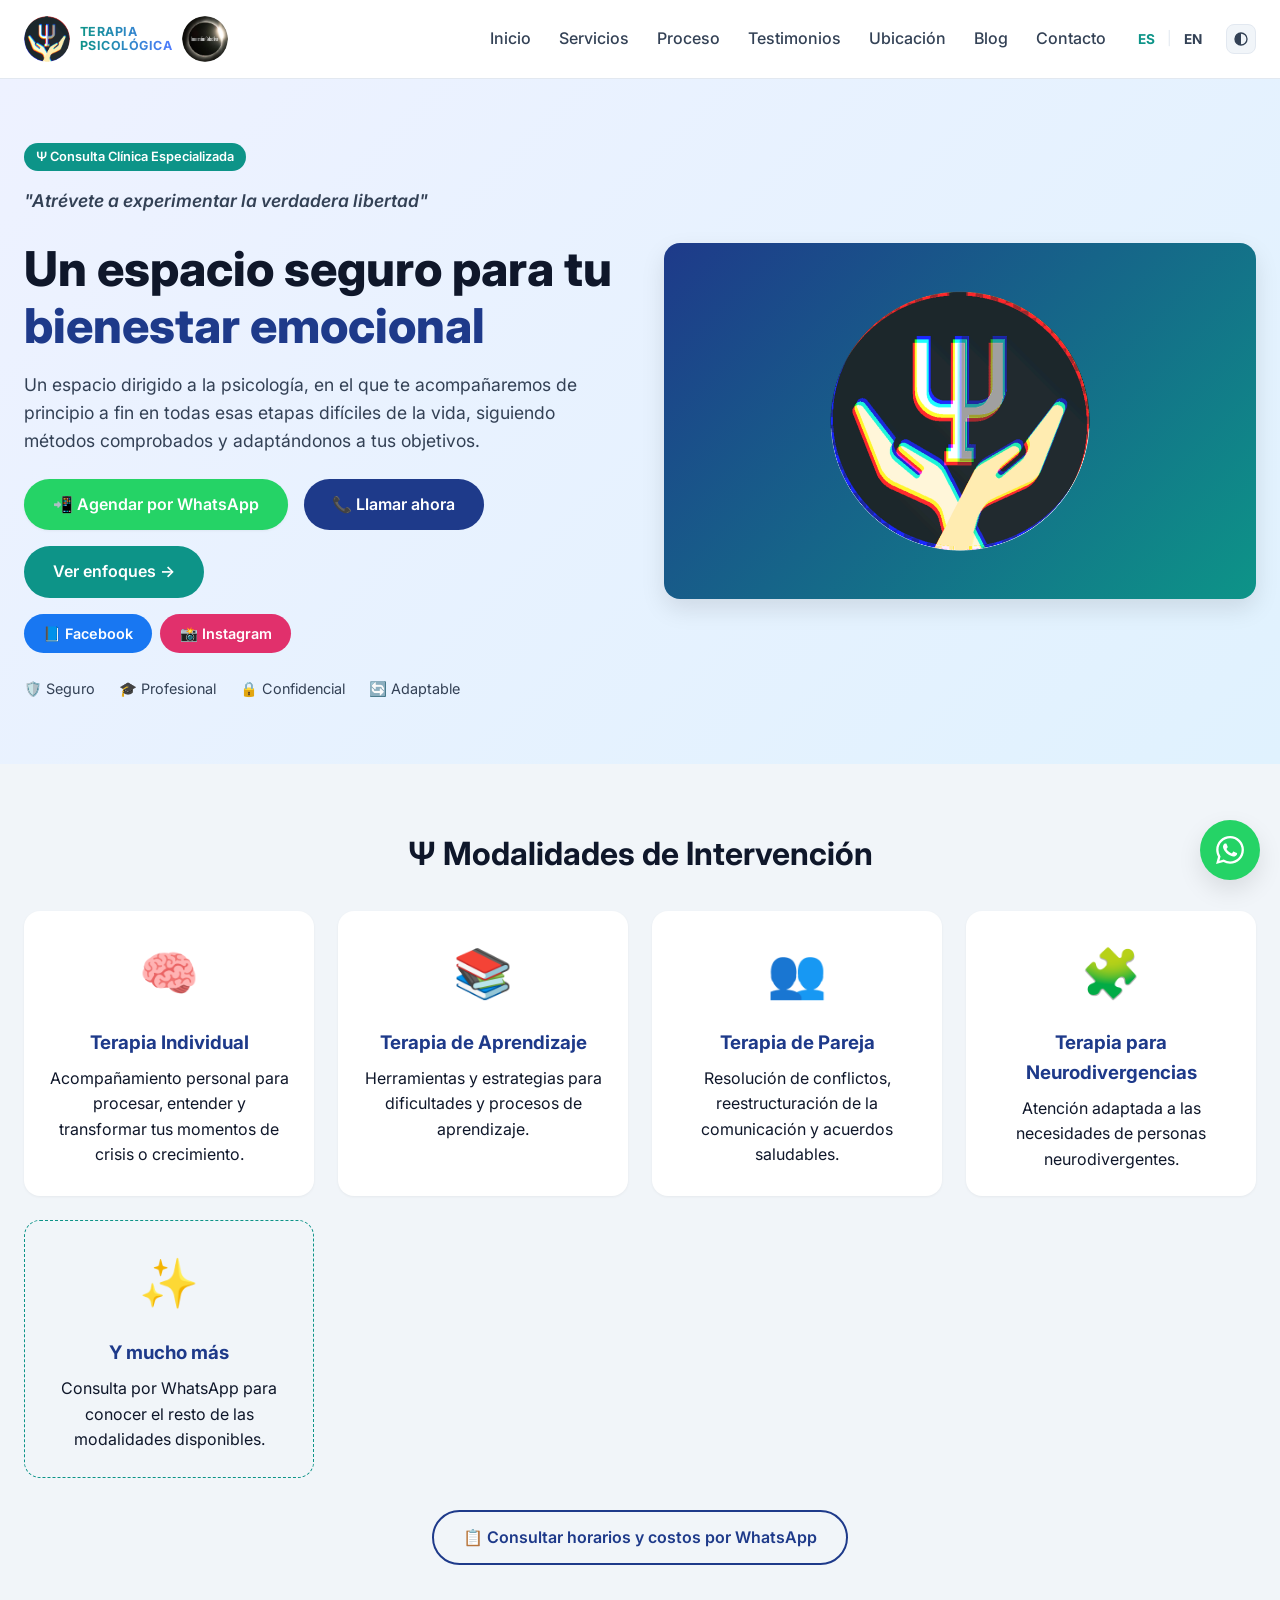
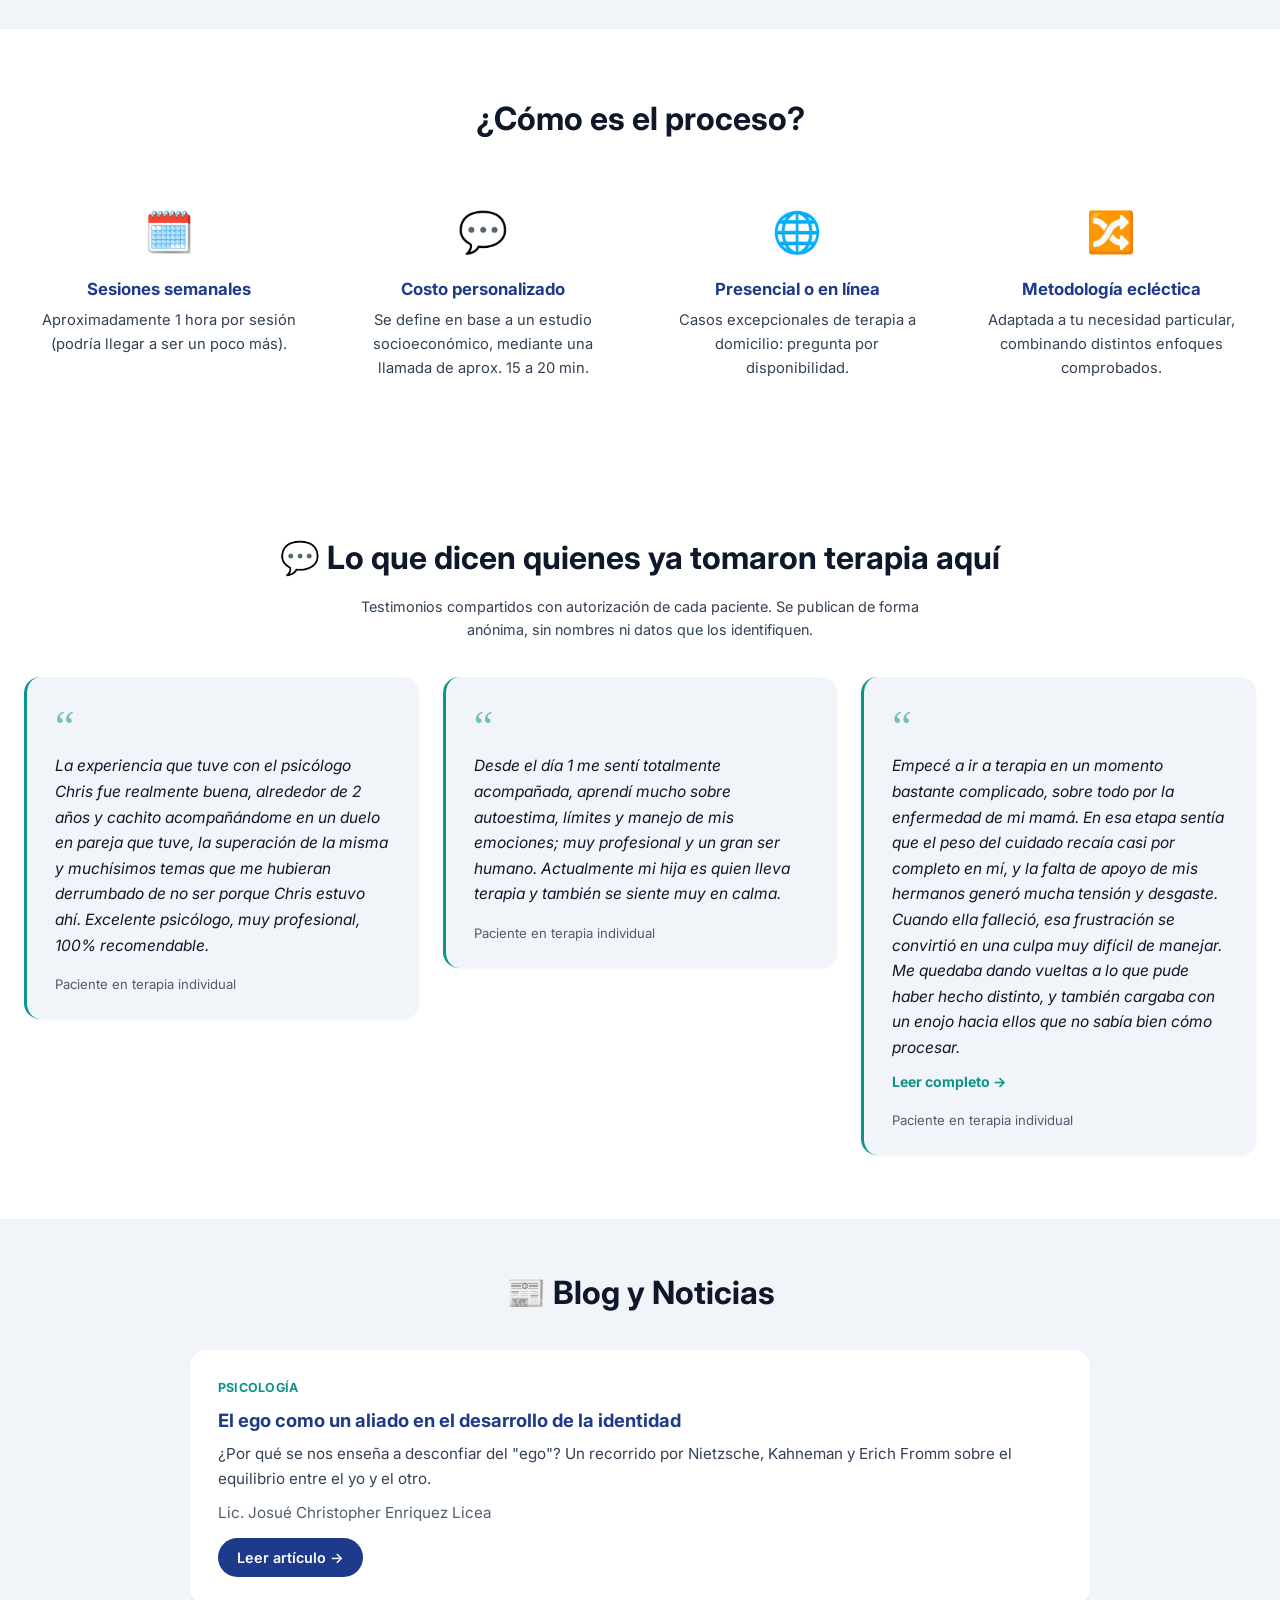
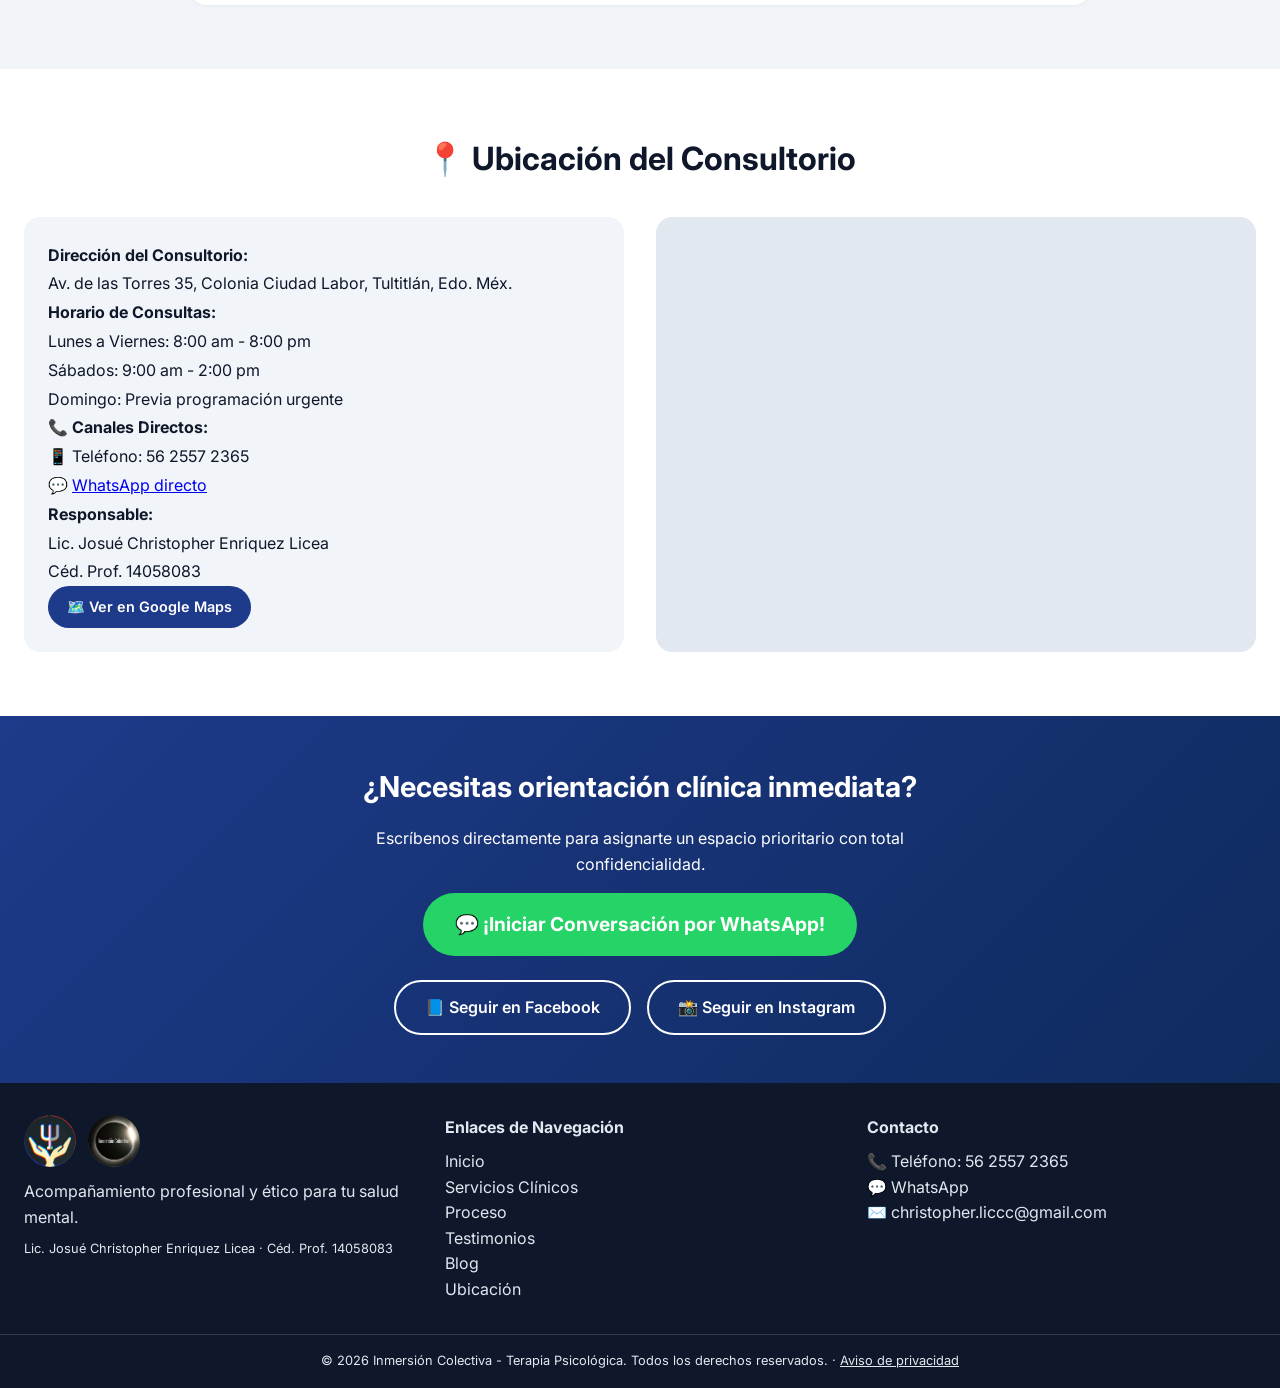
==== commit 94fb3cdd: "Agregar testimonios de pacientes y actualizar correo de contacto" ====
--- a/index.html
+++ b/index.html
@@ -338,7 +338,7 @@
       </div>
       <div>
         <h4 data-section="footer" data-value="contactoTitle">Contacto</h4>
-        <p><span data-section="footer" data-value="telefono">📞 Teléfono: 56 2557 2365</span><br>💬 <a href="https://wa.me/525625572365" target="_blank">WhatsApp</a><br>✉️ contacto@inmersioncolectiva.com</p>
+        <p><span data-section="footer" data-value="telefono">📞 Teléfono: 56 2557 2365</span><br>💬 <a href="https://wa.me/525625572365" target="_blank">WhatsApp</a><br>✉️ <a href="mailto:christopher.liccc@gmail.com">christopher.liccc@gmail.com</a></p>
       </div>
     </div>
     <div class="footer-bottom">
@@ -375,7 +375,7 @@
         <p data-section="privacy" data-value="finalidadText">Usamos tus datos para agendar y dar seguimiento a tus sesiones, mantener tu expediente clínico y contactarte sobre tu proceso terapéutico. Tus datos de salud están protegidos por el secreto profesional y no se comparten con terceros, salvo obligación legal.</p>
 
         <h3 data-section="privacy" data-value="arcoTitle">Derechos ARCO</h3>
-        <p data-section="privacy" data-value="arcoText">Puedes solicitar acceder, rectificar, cancelar u oponerte al uso de tus datos personales, incluyendo tu expediente clínico, escribiendo a <a href="mailto:contacto@inmersioncolectiva.com">contacto@inmersioncolectiva.com</a>.</p>
+        <p data-section="privacy" data-value="arcoText">Puedes solicitar acceder, rectificar, cancelar u oponerte al uso de tus datos personales, incluyendo tu expediente clínico, escribiendo a <a href="mailto:christopher.liccc@gmail.com">christopher.liccc@gmail.com</a>.</p>
 
         <h3 data-section="privacy" data-value="cambiosTitle">Cambios a este aviso</h3>
         <p data-section="privacy" data-value="cambiosText">Este aviso puede actualizarse; la versión vigente siempre estará disponible en esta página.</p>
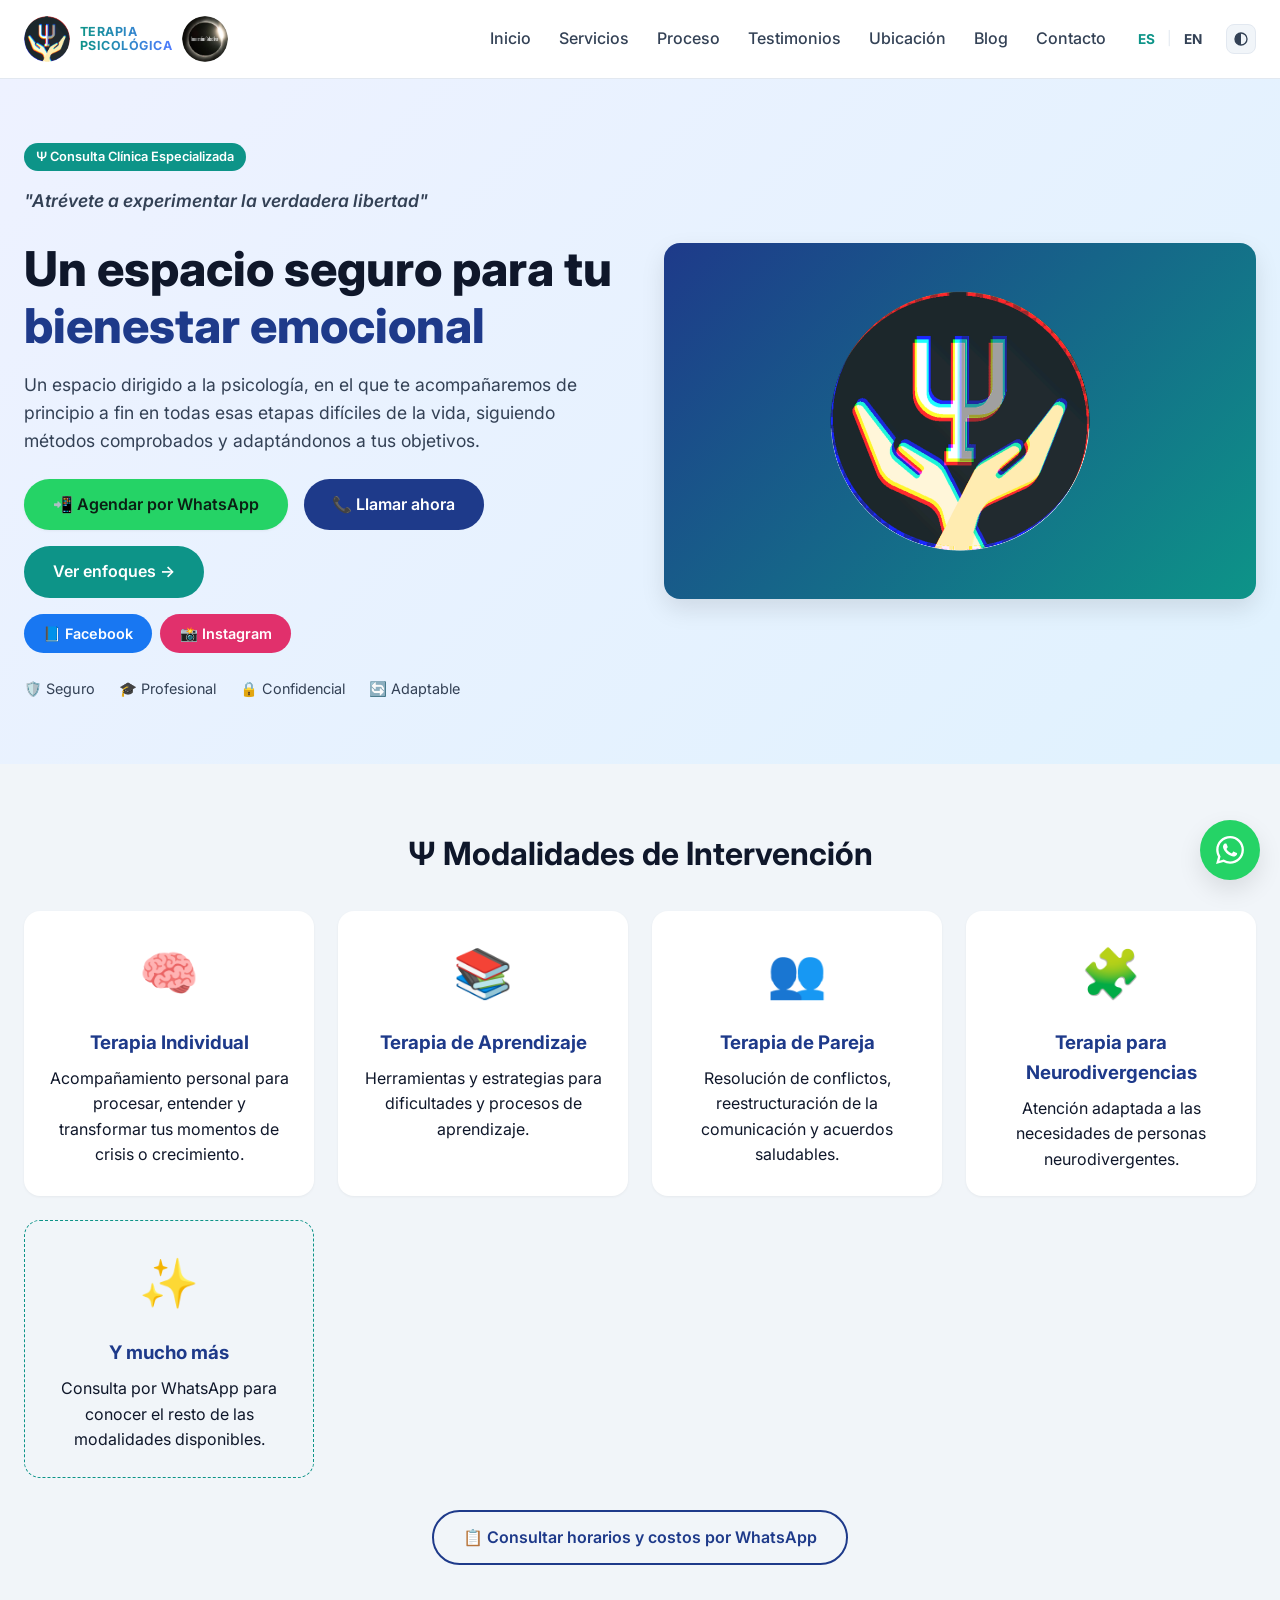
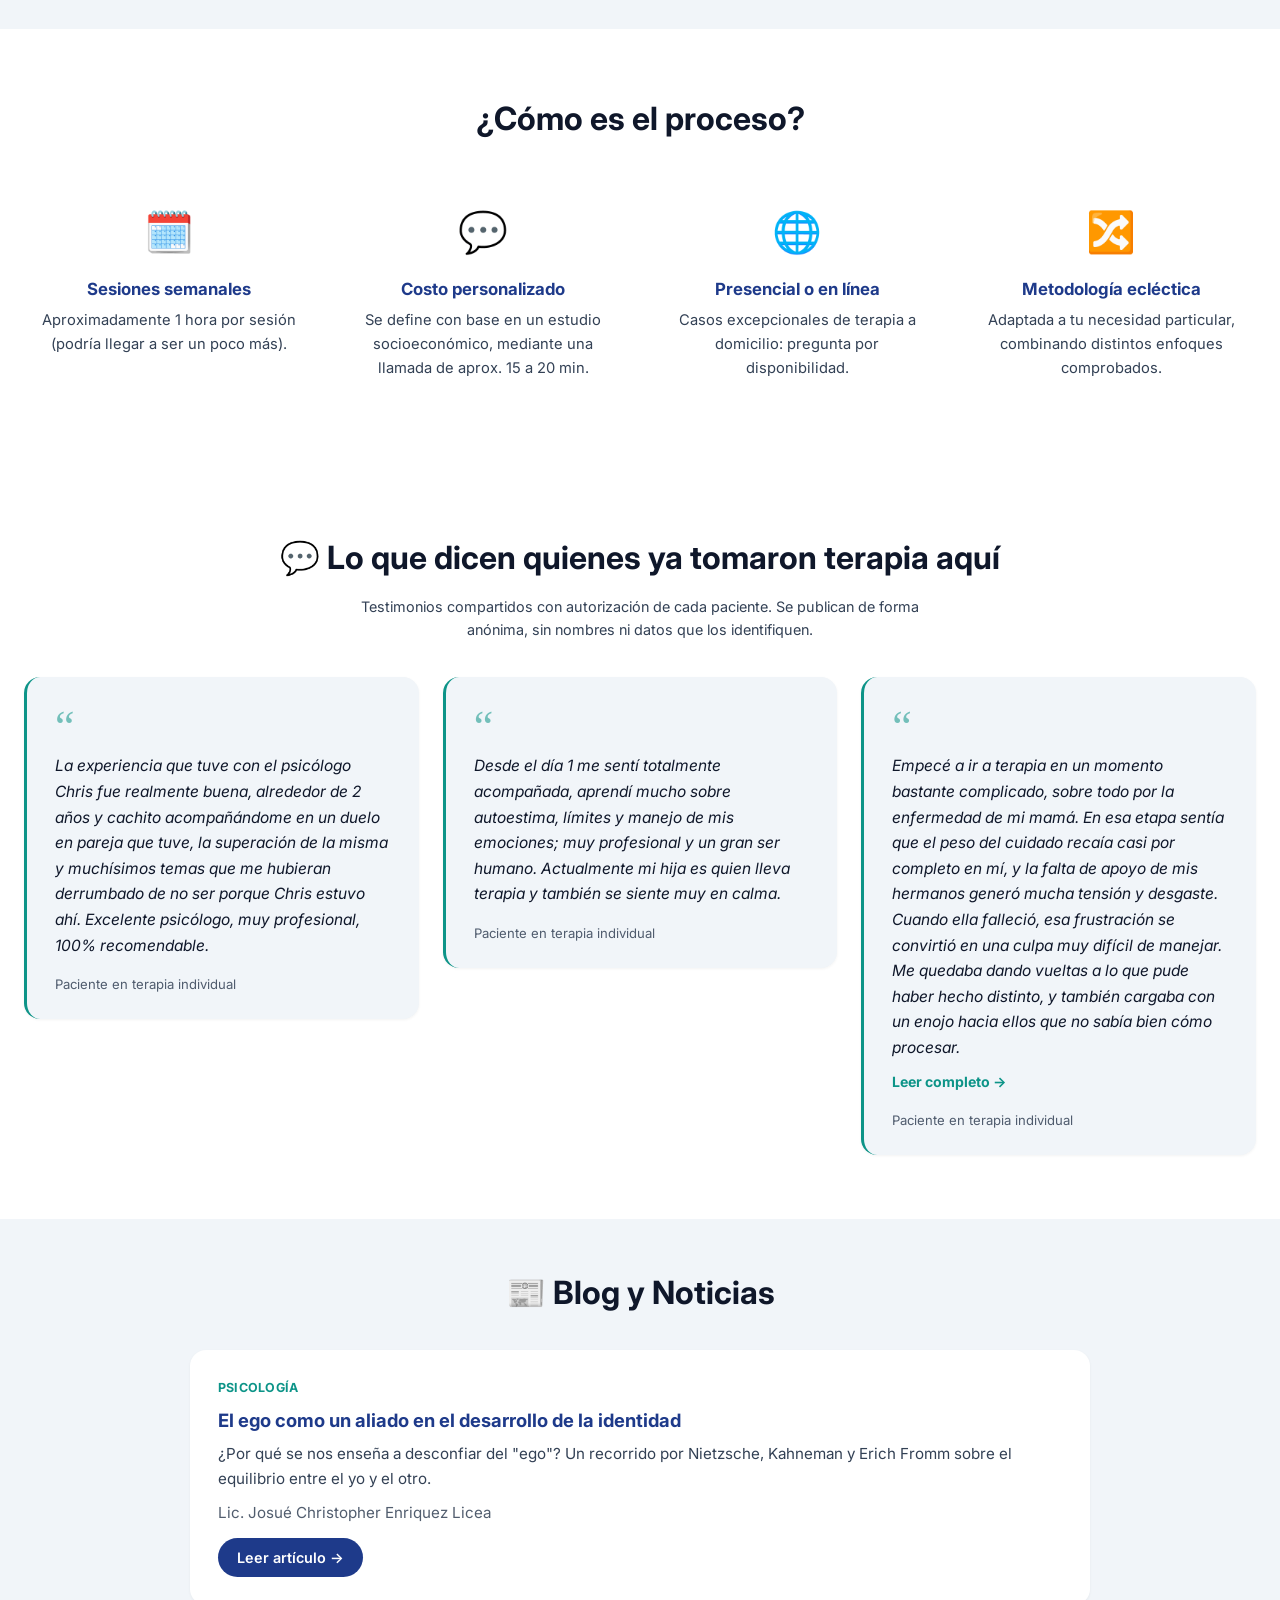
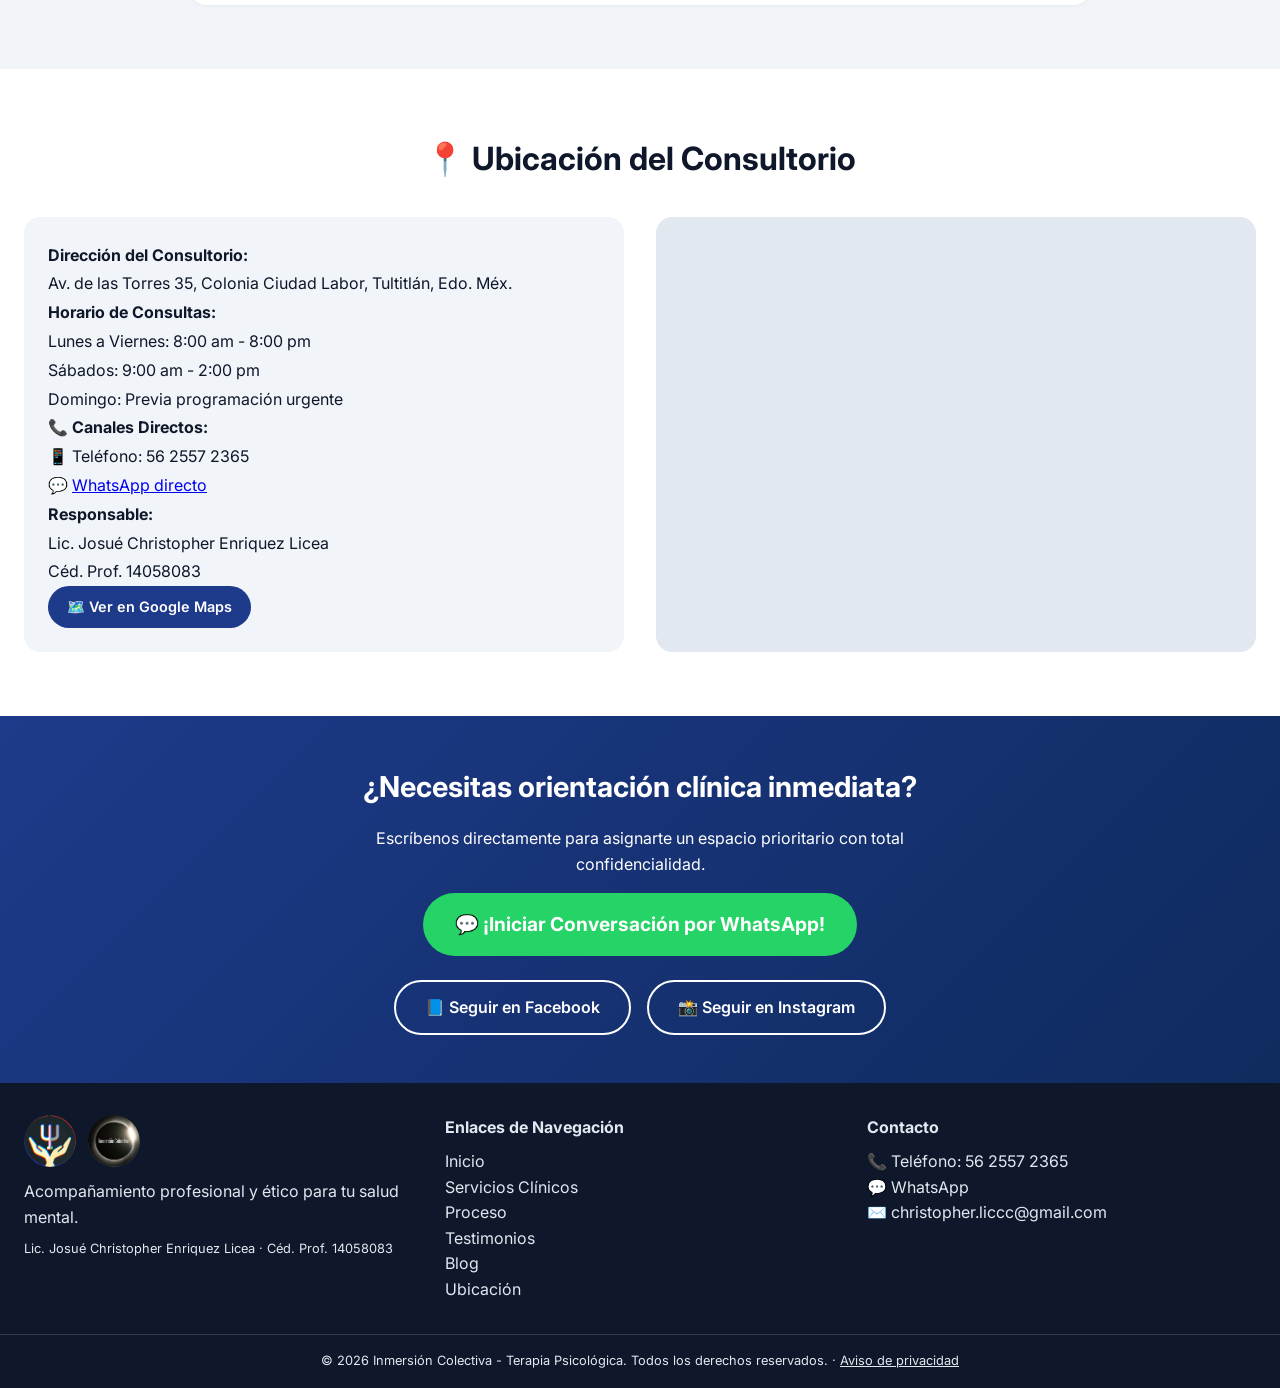
==== commit 6c7a2de7: "Arreglos de accesibilidad y Open Graph rescatados del portafolio" ====
--- a/index.html
+++ b/index.html
@@ -189,7 +189,7 @@
           <div class="process-card">
             <div class="process-icon">💬</div>
             <h3 data-section="process" data-value="p2Title">Costo personalizado</h3>
-            <p data-section="process" data-value="p2Desc">Se define en base a un estudio socioeconómico, mediante una llamada de aprox. 15 a 20 min.</p>
+            <p data-section="process" data-value="p2Desc">Se define con base en un estudio socioeconómico, mediante una llamada de aprox. 15 a 20 min.</p>
           </div>
           <div class="process-card">
             <div class="process-icon">🌐</div>
--- a/assets/css/style.css
+++ b/assets/css/style.css
@@ -345,7 +345,9 @@
 
 .btn-primary {
   background: #25D366; /* Verde Oficial WhatsApp */
-  color: white;
+  /* Texto oscuro, no blanco: sobre este verde el blanco daba 1.98:1 y
+     WCAG AA pide 4.5:1. Con #0b1f14 el contraste sube a ~9.4:1. */
+  color: #0b1f14;
   box-shadow: var(--shadow-sm);
 }
 
@@ -1176,3 +1178,14 @@
 @media (max-width: 700px) {
   .modal-box { padding: 2rem 1.25rem 1.5rem; }
 }
+
+/* Respeta a quien pidió menos movimiento en su sistema operativo. */
+@media (prefers-reduced-motion: reduce) {
+  html { scroll-behavior: auto; }
+  *, *::before, *::after {
+    animation-duration: 0.01ms !important;
+    animation-iteration-count: 1 !important;
+    transition-duration: 0.01ms !important;
+    scroll-behavior: auto !important;
+  }
+}
